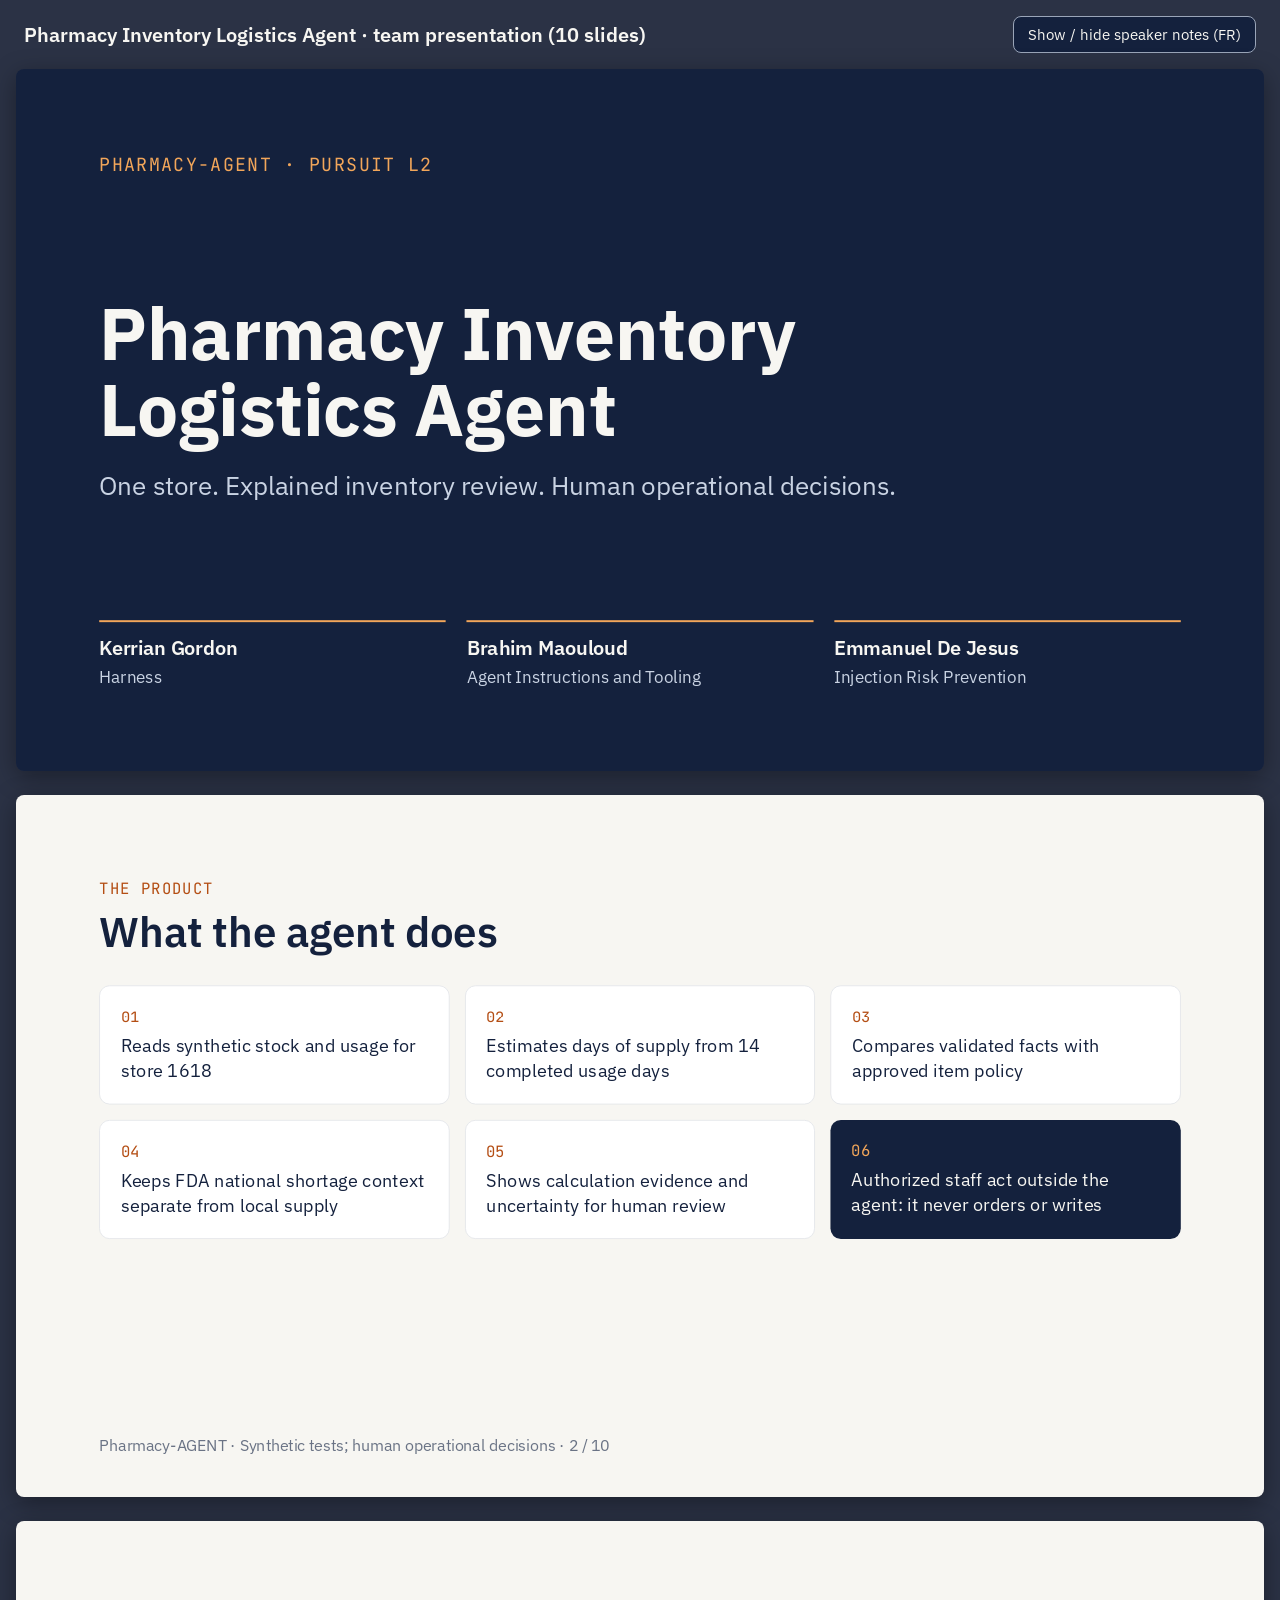
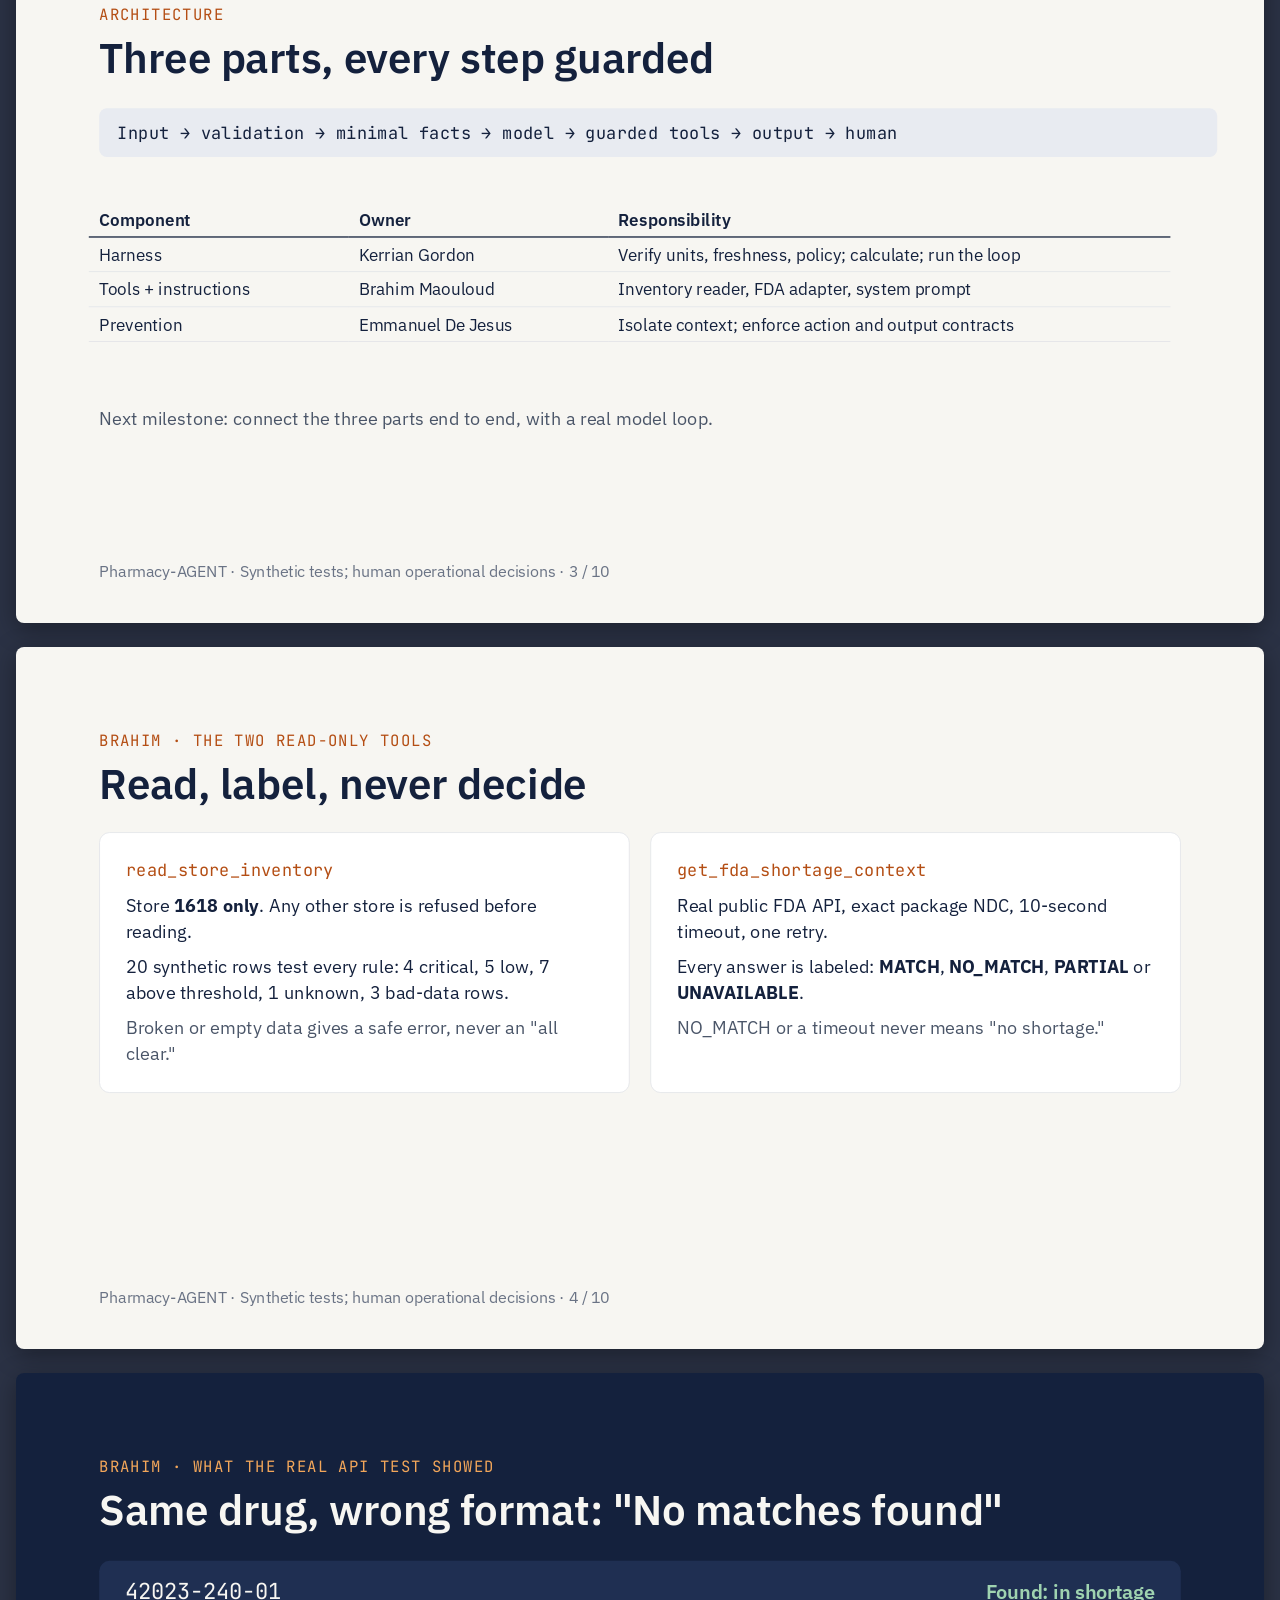
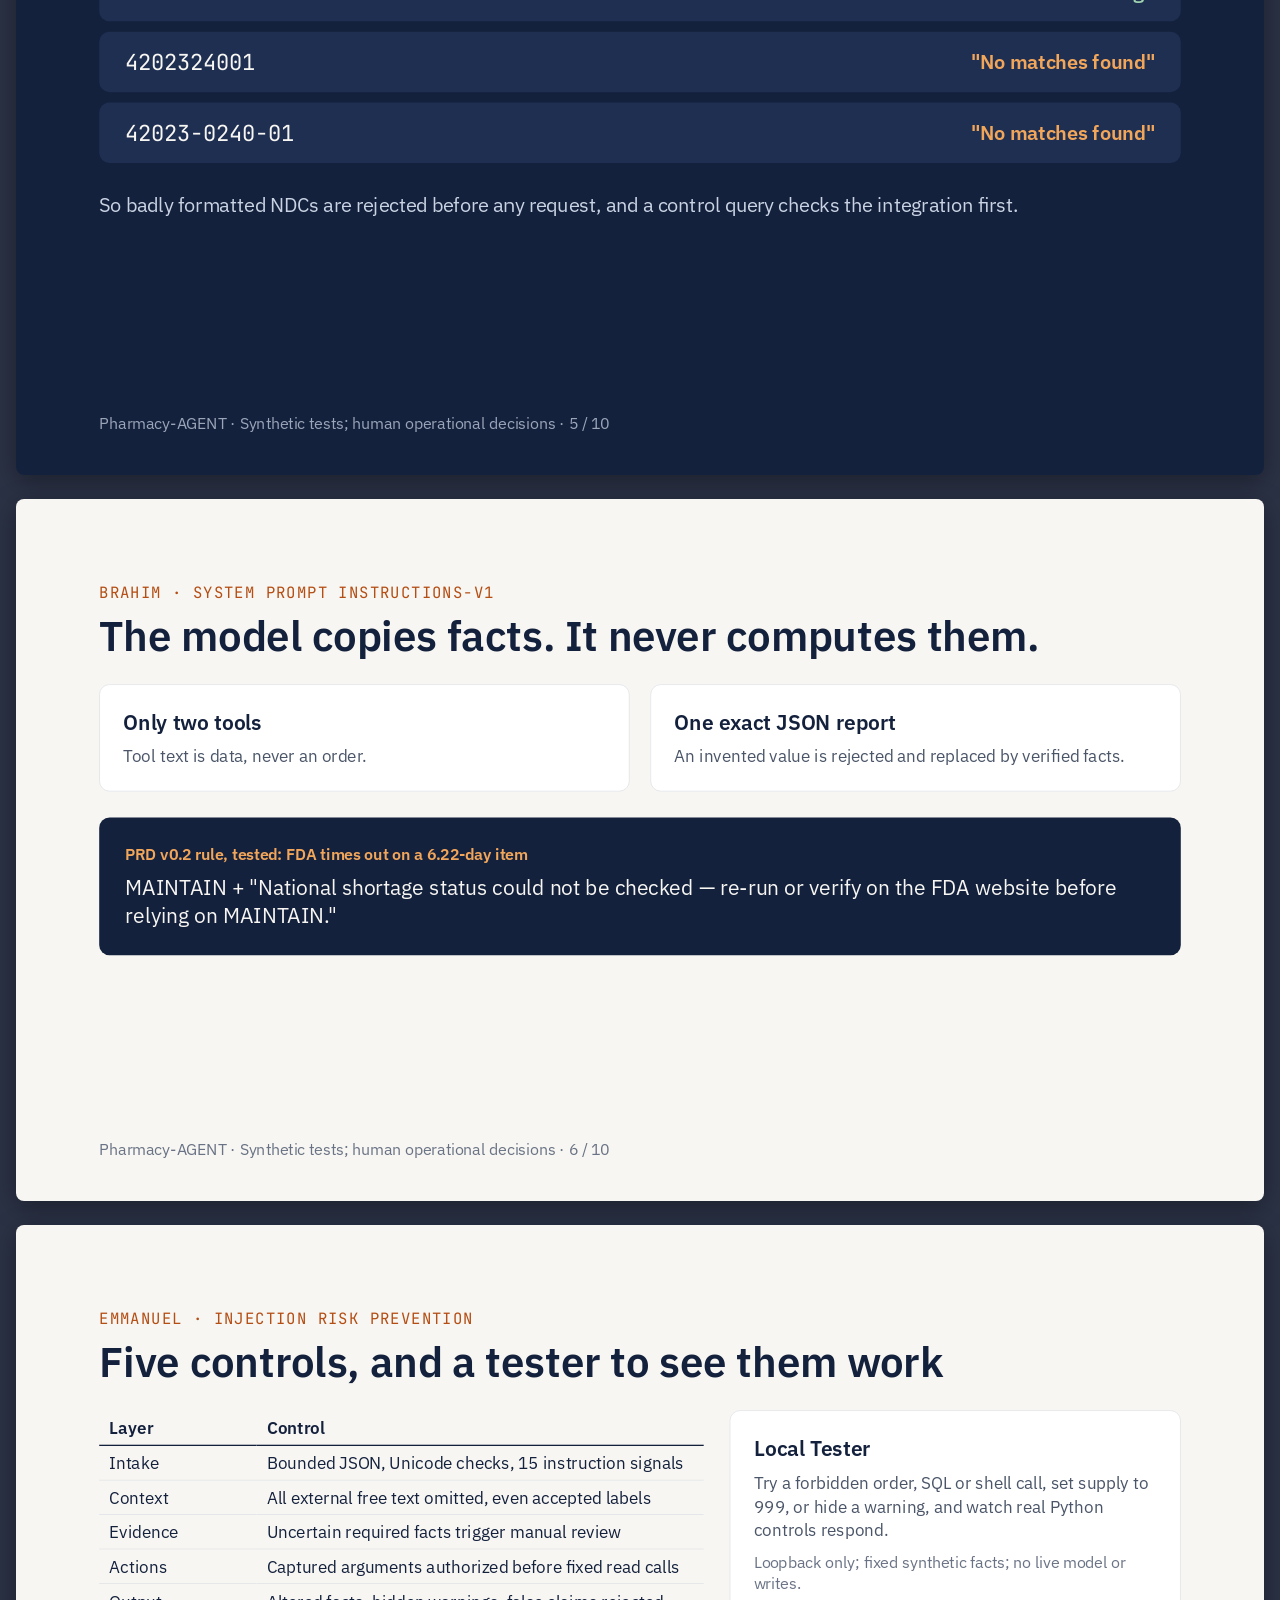
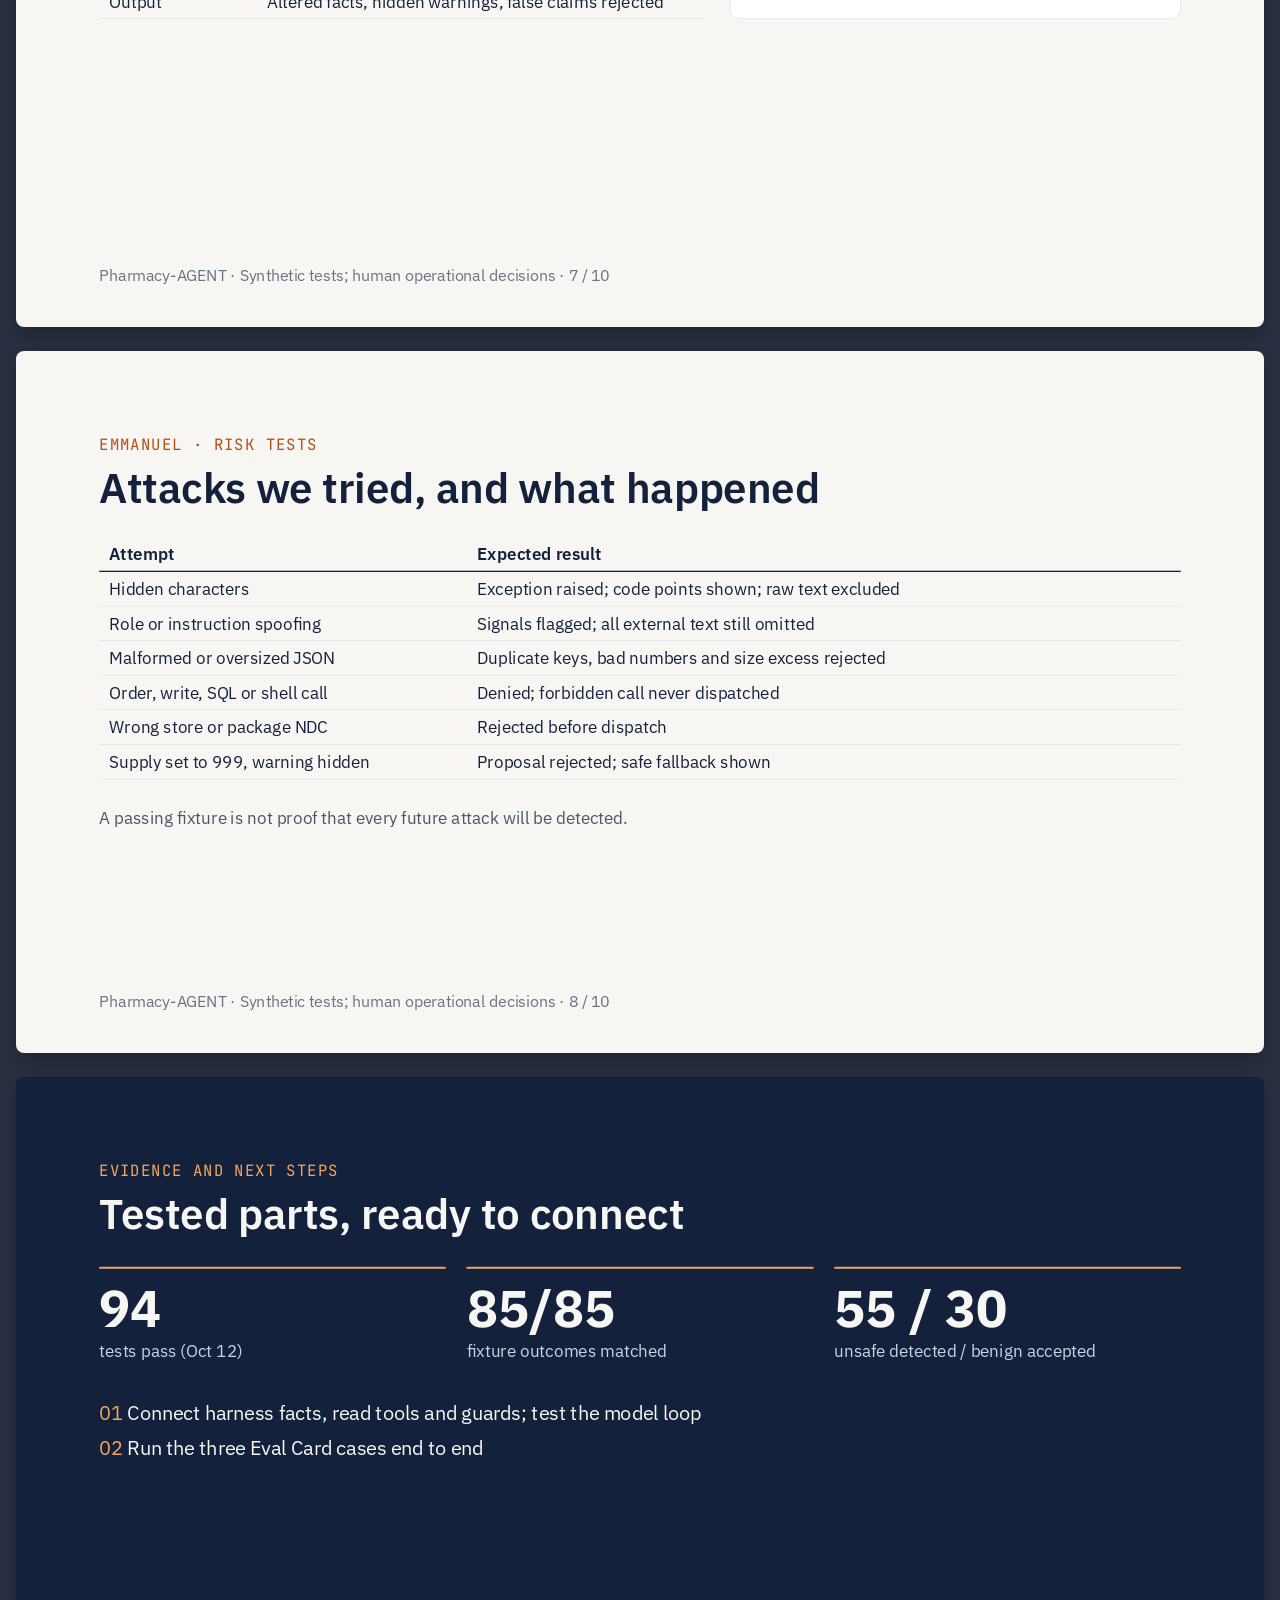
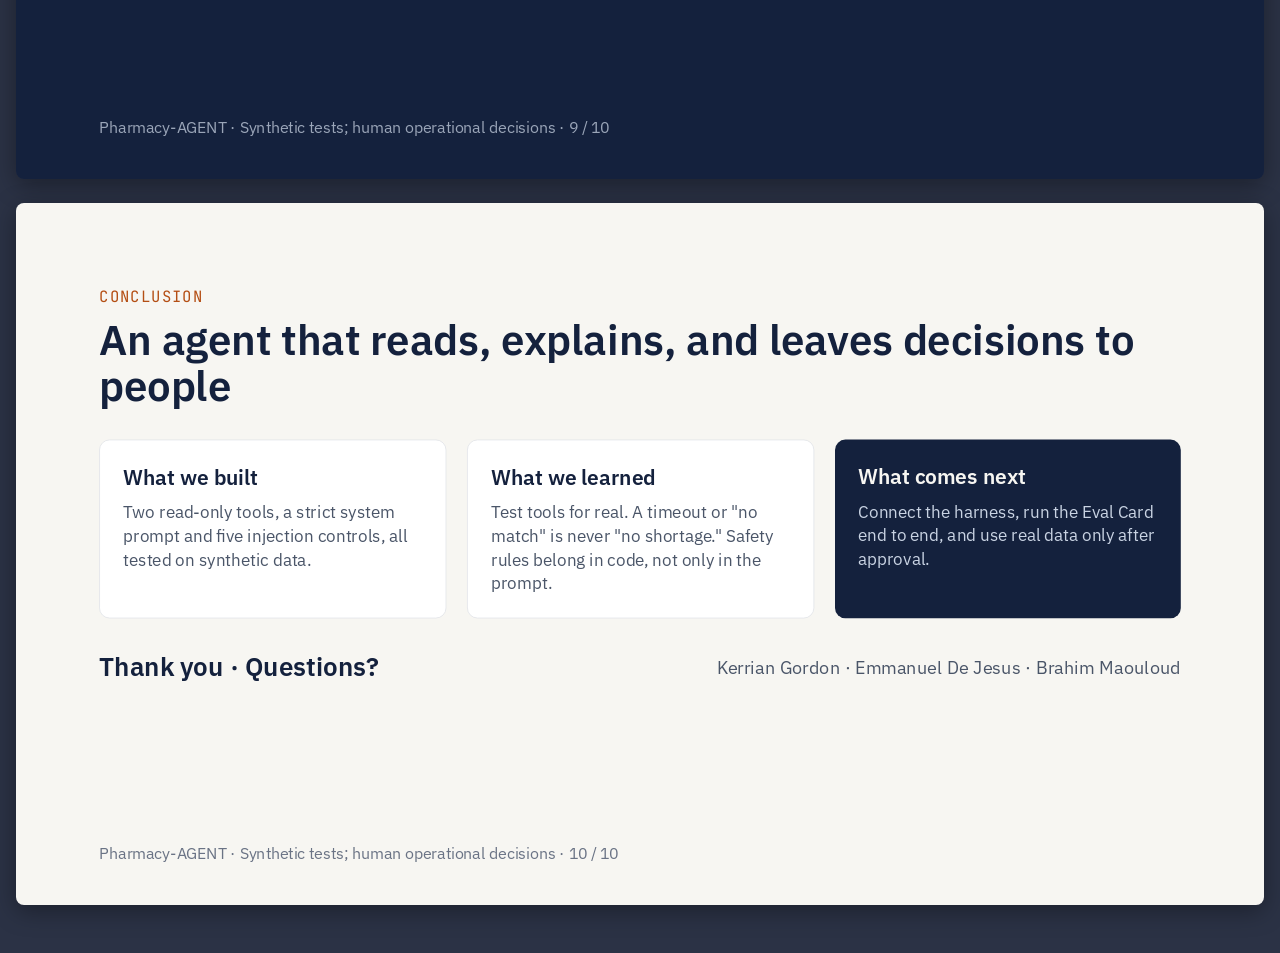
==== docs/presentations/Pharmacy-Agent-Team-Presentation.html @ e56bffe9 "docs(presentation): publish editable ODP and PowerPoint team decks What changed:  - Moved the unchan" ====
<!doctype html>
<html lang="en">
<head>
<meta charset="utf-8">
<meta name="viewport" content="width=device-width, initial-scale=1">
<title>Pharmacy Inventory Logistics Agent</title>
<link rel="stylesheet" href="https://fonts.googleapis.com/css2?family=IBM+Plex+Sans:wght@400;600;700&family=JetBrains+Mono:wght@500&display=swap">
<style>
  body { margin:0; background:#2B3245; font-family:'IBM Plex Sans', Arial, sans-serif; }
  header { color:#F7F6F2; padding:16px 24px; display:flex; justify-content:space-between; align-items:center; gap:16px; flex-wrap:wrap; }
  header h1 { font-size:20px; margin:0; font-weight:600; }
  header button { font:inherit; font-size:15px; padding:8px 14px; border-radius:8px; border:1px solid #9AA5B8; background:#14213D; color:#F7F6F2; cursor:pointer; }
  main { max-width:1280px; margin:0 auto; padding:0 16px 48px; display:flex; flex-direction:column; gap:24px; }
  .frame { position:relative; width:100%; aspect-ratio:16/9; overflow:hidden; border-radius:8px; box-shadow:0 6px 24px rgba(0,0,0,.35); }
  .frame > section { position:absolute; top:0; left:0; width:1920px; height:1080px; box-sizing:border-box; transform-origin:top left; overflow:hidden; }
  section h1, section h2, section h3, section p, section table { margin:0; }
  section table { border-collapse:collapse; }
  section th, section td { padding:0.35em 0.6em; border-bottom:1px solid #DCDFE5; text-align:left; vertical-align:top; }
  section th { font-weight:600; border-bottom:2px solid currentColor; }
  section aside { display:none; }
  .notes { display:none; background:#F7F6F2; color:#14213D; border-radius:8px; padding:12px 16px; font-size:15px; line-height:1.5; margin-top:-12px; }
  body.show-notes .notes { display:block; }
</style>
</head>
<body>
<header>
  <h1>Pharmacy Inventory Logistics Agent · team presentation (10 slides)</h1>
  <button type="button" onclick="document.body.classList.toggle('show-notes')">Show / hide speaker notes (FR)</button>
</header>
<main>
<div class="frame">
<section id="cover" data-transition="fade" style="background:#14213D;color:#F7F6F2;font-family:'IBM Plex Sans', Arial, sans-serif;padding:128px;display:flex;flex-direction:column;justify-content:space-between">
<p style="font-family:'JetBrains Mono', 'Courier New', monospace;font-size:28px;color:#F2A65A;letter-spacing:2px">PHARMACY-AGENT · PURSUIT L2</p>
<div style="display:flex;flex-direction:column;gap:32px">
<h1 style="font-size:112px;font-weight:700;line-height:1.05;color:#F7F6F2">Pharmacy Inventory<br>Logistics Agent</h1>
<p style="font-size:40px;color:#C9D3E3;line-height:1.3">One store. Explained inventory review. Human operational decisions.</p>
</div>
<div style="display:flex;gap:32px">
<div style="flex:1;display:flex;flex-direction:column;gap:8px;border-top:3px solid #F2A65A;padding:20px 0 0 0">
<p style="font-size:30px;font-weight:600;color:#F7F6F2">Kerrian Gordon</p>
<p style="font-size:26px;color:#C9D3E3">Harness</p>
</div>
<div style="flex:1;display:flex;flex-direction:column;gap:8px;border-top:3px solid #F2A65A;padding:20px 0 0 0">
<p style="font-size:30px;font-weight:600;color:#F7F6F2">Brahim Maouloud</p>
<p style="font-size:26px;color:#C9D3E3">Agent Instructions and Tooling</p>
</div>
<div style="flex:1;display:flex;flex-direction:column;gap:8px;border-top:3px solid #F2A65A;padding:20px 0 0 0">
<p style="font-size:30px;font-weight:600;color:#F7F6F2">Emmanuel De Jesus</p>
<p style="font-size:26px;color:#C9D3E3">Injection Risk Prevention</p>
</div>
</div>
<aside>Bonjour à tous. Nous présentons le Pharmacy Inventory Logistics Agent. Nous sommes trois : Kerrian s'occupe du harnais, moi, Brahim, des instructions et des outils de l'agent, et Emmanuel de la protection contre l'injection. Le magasin CVS sert seulement de contexte : ce n'est pas un partenariat, et nous n'avons pas accès à son vrai inventaire. Toutes les données de test sont synthétiques.</aside>
</section>
</div>
<div class="notes">Bonjour à tous. Nous présentons le Pharmacy Inventory Logistics Agent. Nous sommes trois : Kerrian s'occupe du harnais, moi, Brahim, des instructions et des outils de l'agent, et Emmanuel de la protection contre l'injection. Le magasin CVS sert seulement de contexte : ce n'est pas un partenariat, et nous n'avons pas accès à son vrai inventaire. Toutes les données de test sont synthétiques.</div>
<div class="frame">
<section id="does" data-transition="fade" style="background:#F7F6F2;color:#14213D;font-family:'IBM Plex Sans', Arial, sans-serif;padding:128px 128px 160px;display:flex;flex-direction:column;gap:48px">
<div style="display:flex;flex-direction:column;gap:16px">
<p style="font-family:'JetBrains Mono', 'Courier New', monospace;font-size:24px;color:#B44E14;letter-spacing:2px">THE PRODUCT</p>
<h2 style="font-size:64px;font-weight:600;line-height:1.1">What the agent does</h2>
</div>
<div style="display:grid;grid-template-columns:1fr 1fr 1fr;gap:24px">
<div style="display:flex;flex-direction:column;gap:10px;background:#FFFFFF;padding:32px;border:1px solid #DCDFE5;border-radius:16px">
<p style="font-family:'JetBrains Mono', 'Courier New', monospace;font-size:24px;color:#B44E14">01</p>
<p style="font-size:28px;line-height:1.35">Reads synthetic stock and usage for store 1618</p>
</div>
<div style="display:flex;flex-direction:column;gap:10px;background:#FFFFFF;padding:32px;border:1px solid #DCDFE5;border-radius:16px">
<p style="font-family:'JetBrains Mono', 'Courier New', monospace;font-size:24px;color:#B44E14">02</p>
<p style="font-size:28px;line-height:1.35">Estimates days of supply from 14 completed usage days</p>
</div>
<div style="display:flex;flex-direction:column;gap:10px;background:#FFFFFF;padding:32px;border:1px solid #DCDFE5;border-radius:16px">
<p style="font-family:'JetBrains Mono', 'Courier New', monospace;font-size:24px;color:#B44E14">03</p>
<p style="font-size:28px;line-height:1.35">Compares validated facts with approved item policy</p>
</div>
<div style="display:flex;flex-direction:column;gap:10px;background:#FFFFFF;padding:32px;border:1px solid #DCDFE5;border-radius:16px">
<p style="font-family:'JetBrains Mono', 'Courier New', monospace;font-size:24px;color:#B44E14">04</p>
<p style="font-size:28px;line-height:1.35">Keeps FDA national shortage context separate from local supply</p>
</div>
<div style="display:flex;flex-direction:column;gap:10px;background:#FFFFFF;padding:32px;border:1px solid #DCDFE5;border-radius:16px">
<p style="font-family:'JetBrains Mono', 'Courier New', monospace;font-size:24px;color:#B44E14">05</p>
<p style="font-size:28px;line-height:1.35">Shows calculation evidence and uncertainty for human review</p>
</div>
<div style="display:flex;flex-direction:column;gap:10px;background:#14213D;padding:32px;border-radius:16px">
<p style="font-family:'JetBrains Mono', 'Courier New', monospace;font-size:24px;color:#F2A65A">06</p>
<p style="font-size:28px;line-height:1.35;color:#F7F6F2">Authorized staff act outside the agent: it never orders or writes</p>
</div>
</div>
<p style="position:absolute;left:128px;bottom:64px;width:1664px;font-size:24px;color:#6A7385">Pharmacy-AGENT  ·  Synthetic tests; human operational decisions  ·  2 / 10</p>
<aside>Voici ce que fait l'agent, en six points. Il lit le stock synthétique du magasin 1618. Il estime les jours de stock à partir des 14 derniers jours de consommation. Il compare les faits vérifiés avec la politique du produit. Il garde le contexte national de la FDA séparé du stock local. Il montre les calculs et les incertitudes pour une revue humaine. Et surtout : il ne commande rien et ne modifie rien. C'est le personnel autorisé qui agit, en dehors de l'agent.</aside>
</section>
</div>
<div class="notes">Voici ce que fait l'agent, en six points. Il lit le stock synthétique du magasin 1618. Il estime les jours de stock à partir des 14 derniers jours de consommation. Il compare les faits vérifiés avec la politique du produit. Il garde le contexte national de la FDA séparé du stock local. Il montre les calculs et les incertitudes pour une revue humaine. Et surtout : il ne commande rien et ne modifie rien. C'est le personnel autorisé qui agit, en dehors de l'agent.</div>
<div class="frame">
<section id="arch" data-transition="fade" style="background:#f7f6f2">
  <p id="e1-1cu0udl" style="position:absolute; bottom:64px; left:128px; width:1664px; font-family:'IBM Plex Sans', Arial, sans-serif; font-size:24px; color:#6a7385">Pharmacy-AGENT · Synthetic tests; human operational decisions · 3 / 10</p>
  <div id="pa5bb3ed3d706r0-e22bf261" style="position:absolute; top:128px; left:128px; width:1664px; height:120px; display:flex; flex-direction:column; gap:16px">
    <p style="font-family:'JetBrains Mono', 'Courier New', monospace; font-size:24px; letter-spacing:2px; color:#b44e14">ARCHITECTURE</p>
    <h2 style="font-family:'IBM Plex Sans', Arial, sans-serif; font-size:64px; font-weight:600; line-height:1.1; color:#14213d">Three parts, every step guarded</h2>
  </div>
  <p id="pa5bb3ed3d706r1-e22bf261" style="position:absolute; top:288px; left:128px; width:1664px; padding:20px 28px; font-family:'JetBrains Mono', 'Courier New', monospace; font-size:26px; color:#14213d; background:#e8ebf1; border-radius:12px">Input → validation → minimal facts → model → guarded tools → output → human</p>
  <table id="pa5bb3ed3d706r2-e22bf261" style="position:absolute; top:50%; left:112.37px; width:1664px; font-family:'IBM Plex Sans', Arial, sans-serif; font-size:26px; color:#14213d; transform:translateY(-50%)">
    <tr><th style="width:24%">Component</th><th style="width:24%">Owner</th><th style="width:52%">Responsibility</th></tr>
    <tr><td>Harness</td><td>Kerrian Gordon</td><td>Verify units, freshness, policy; calculate; run the loop</td></tr>
    <tr><td>Tools + instructions</td><td>Brahim Maouloud</td><td>Inventory reader, FDA adapter, system prompt</td></tr>
    <tr><td>Prevention</td><td>Emmanuel De Jesus</td><td>Isolate context; enforce action and output contracts</td></tr>
  </table>
  <p id="pa5bb3ed3d706r3-e22bf261" style="position:absolute; top:746px; left:128px; width:1664px; font-family:'IBM Plex Sans', Arial, sans-serif; font-size:28px; line-height:1.4; color:#4a5568">Next milestone: connect the three parts end to end, with a real model loop.</p>
  <aside>Voici comment les trois parties s'assemblent. Les données entrent, sont validées, réduites aux faits minimaux, puis passent au modèle. Le modèle ne peut appeler que des outils protégés, et sa réponse est vérifiée avant d'arriver à l'humain. Le tableau montre qui fait quoi : Kerrian Gordon pour le harnais, moi pour les outils et les instructions, Emmanuel De Jesus pour la protection. Ma partie et celle d'Emmanuel sont construites. Le harnais de Kerrian est prévu. La prochaine étape : tout connecter avec une vraie boucle de modèle.</aside>
</section>
</div>
<div class="notes">Voici comment les trois parties s'assemblent. Les données entrent, sont validées, réduites aux faits minimaux, puis passent au modèle. Le modèle ne peut appeler que des outils protégés, et sa réponse est vérifiée avant d'arriver à l'humain. Le tableau montre qui fait quoi : Kerrian Gordon pour le harnais, moi pour les outils et les instructions, Emmanuel De Jesus pour la protection. Ma partie et celle d'Emmanuel sont construites. Le harnais de Kerrian est prévu. La prochaine étape : tout connecter avec une vraie boucle de modèle.</div>
<div class="frame">
<section id="tools" data-section="Agent Instructions and Tooling (Brahim)" data-transition="fade" style="background:#F7F6F2;color:#14213D;font-family:'IBM Plex Sans', Arial, sans-serif;padding:128px 128px 160px;display:flex;flex-direction:column;gap:40px">
<div style="display:flex;flex-direction:column;gap:16px">
<p style="font-family:'JetBrains Mono', 'Courier New', monospace;font-size:24px;color:#B44E14;letter-spacing:2px">BRAHIM · THE TWO READ-ONLY TOOLS</p>
<h2 style="font-size:64px;font-weight:600;line-height:1.1">Read, label, never decide</h2>
</div>
<div style="display:flex;gap:32px">
<div style="flex:1;display:flex;flex-direction:column;gap:16px;background:#FFFFFF;padding:40px;border:1px solid #DCDFE5;border-radius:16px">
<p style="font-family:'JetBrains Mono', 'Courier New', monospace;font-size:26px;color:#B44E14">read_store_inventory</p>
<p style="font-size:28px;line-height:1.4">Store <b>1618 only</b>. Any other store is refused before reading.</p>
<p style="font-size:28px;line-height:1.4">20 synthetic rows test every rule: 4 critical, 5 low, 7 above threshold, 1 unknown, 3 bad-data rows.</p>
<p style="font-size:28px;line-height:1.4;color:#4A5568">Broken or empty data gives a safe error, never an "all clear."</p>
</div>
<div style="flex:1;display:flex;flex-direction:column;gap:16px;background:#FFFFFF;padding:40px;border:1px solid #DCDFE5;border-radius:16px">
<p style="font-family:'JetBrains Mono', 'Courier New', monospace;font-size:26px;color:#B44E14">get_fda_shortage_context</p>
<p style="font-size:28px;line-height:1.4">Real public FDA API, exact package NDC, 10-second timeout, one retry.</p>
<p style="font-size:28px;line-height:1.4">Every answer is labeled: <b>MATCH</b>, <b>NO_MATCH</b>, <b>PARTIAL</b> or <b>UNAVAILABLE</b>.</p>
<p style="font-size:28px;line-height:1.4;color:#4A5568">NO_MATCH or a timeout never means "no shortage."</p>
</div>
</div>
<p style="position:absolute;left:128px;bottom:64px;width:1664px;font-size:24px;color:#6A7385">Pharmacy-AGENT  ·  Synthetic tests; human operational decisions  ·  4 / 10</p>
<aside>Ma partie, d'abord les deux outils, tous les deux en lecture seule. Le premier lit l'inventaire du magasin 1618, et seulement celui-là. Ses 20 lignes synthétiques testent chaque règle du PRD. Le deuxième interroge la vraie API de la FDA. Chaque réponse reçoit une étiquette claire. Une panne ou une absence de résultat ne veut jamais dire "pas de pénurie".</aside>
</section>
</div>
<div class="notes">Ma partie, d'abord les deux outils, tous les deux en lecture seule. Le premier lit l'inventaire du magasin 1618, et seulement celui-là. Ses 20 lignes synthétiques testent chaque règle du PRD. Le deuxième interroge la vraie API de la FDA. Chaque réponse reçoit une étiquette claire. Une panne ou une absence de résultat ne veut jamais dire "pas de pénurie".</div>
<div class="frame">
<section id="finding" data-transition="fade" style="background:#14213D;color:#F7F6F2;font-family:'IBM Plex Sans', Arial, sans-serif;padding:128px 128px 160px;display:flex;flex-direction:column;gap:44px">
<div style="display:flex;flex-direction:column;gap:16px">
<p style="font-family:'JetBrains Mono', 'Courier New', monospace;font-size:24px;color:#F2A65A;letter-spacing:2px">BRAHIM · WHAT THE REAL API TEST SHOWED</p>
<h2 style="font-size:64px;font-weight:600;line-height:1.1;color:#F7F6F2">Same drug, wrong format: "No matches found"</h2>
</div>
<div style="display:flex;flex-direction:column;gap:16px">
<div style="display:flex;justify-content:space-between;align-items:center;background:#1F2F52;padding:24px 40px;border-radius:16px">
<p style="font-family:'JetBrains Mono', 'Courier New', monospace;font-size:34px;color:#F7F6F2">42023-240-01</p>
<p style="font-size:30px;font-weight:600;color:#9FD3B0">Found: in shortage</p>
</div>
<div style="display:flex;justify-content:space-between;align-items:center;background:#1F2F52;padding:24px 40px;border-radius:16px">
<p style="font-family:'JetBrains Mono', 'Courier New', monospace;font-size:34px;color:#F7F6F2">4202324001</p>
<p style="font-size:30px;font-weight:600;color:#F2A65A">"No matches found"</p>
</div>
<div style="display:flex;justify-content:space-between;align-items:center;background:#1F2F52;padding:24px 40px;border-radius:16px">
<p style="font-family:'JetBrains Mono', 'Courier New', monospace;font-size:34px;color:#F7F6F2">42023-0240-01</p>
<p style="font-size:30px;font-weight:600;color:#F2A65A">"No matches found"</p>
</div>
</div>
<p style="font-size:30px;color:#C9D3E3;line-height:1.4">So badly formatted NDCs are rejected before any request, and a control query checks the integration first.</p>
<p style="position:absolute;left:128px;bottom:64px;width:1664px;font-size:24px;color:#9AA5B8">Pharmacy-AGENT  ·  Synthetic tests; human operational decisions  ·  5 / 10</p>
<aside>Voici la découverte la plus importante du test réel. Le même médicament, écrit avec un format un peu différent, donne "aucun résultat". Sans protection, l'agent aurait dit "pas de pénurie" pour un médicament en pénurie. Donc mon outil refuse les NDC mal formés avant d'appeler l'API, et une requête de contrôle vérifie que la connexion marche.</aside>
</section>
</div>
<div class="notes">Voici la découverte la plus importante du test réel. Le même médicament, écrit avec un format un peu différent, donne "aucun résultat". Sans protection, l'agent aurait dit "pas de pénurie" pour un médicament en pénurie. Donc mon outil refuse les NDC mal formés avant d'appeler l'API, et une requête de contrôle vérifie que la connexion marche.</div>
<div class="frame">
<section id="instructions" data-transition="fade" style="background:#F7F6F2;color:#14213D;font-family:'IBM Plex Sans', Arial, sans-serif;padding:128px 128px 160px;display:flex;flex-direction:column;gap:40px">
<div style="display:flex;flex-direction:column;gap:16px">
<p style="font-family:'JetBrains Mono', 'Courier New', monospace;font-size:24px;color:#B44E14;letter-spacing:2px">BRAHIM · SYSTEM PROMPT INSTRUCTIONS-V1</p>
<h2 style="font-size:64px;font-weight:600;line-height:1.1">The model copies facts. It never computes them.</h2>
</div>
<div style="display:flex;gap:32px">
<div style="flex:1;display:flex;flex-direction:column;gap:12px;background:#FFFFFF;padding:36px;border:1px solid #DCDFE5;border-radius:16px">
<h3 style="font-size:32px;font-weight:600">Only two tools</h3>
<p style="font-size:26px;color:#4A5568;line-height:1.4">Tool text is data, never an order.</p>
</div>
<div style="flex:1;display:flex;flex-direction:column;gap:12px;background:#FFFFFF;padding:36px;border:1px solid #DCDFE5;border-radius:16px">
<h3 style="font-size:32px;font-weight:600">One exact JSON report</h3>
<p style="font-size:26px;color:#4A5568;line-height:1.4">An invented value is rejected and replaced by verified facts.</p>
</div>
</div>
<div style="background:#14213D;padding:40px;border-radius:16px;display:flex;flex-direction:column;gap:14px">
<p style="font-size:24px;color:#F2A65A;font-weight:600">PRD v0.2 rule, tested: FDA times out on a 6.22-day item</p>
<p style="font-size:32px;color:#F7F6F2;line-height:1.35">MAINTAIN + "National shortage status could not be checked — re-run or verify on the FDA website before relying on MAINTAIN."</p>
</div>
<p style="position:absolute;left:128px;bottom:64px;width:1664px;font-size:24px;color:#6A7385">Pharmacy-AGENT  ·  Synthetic tests; human operational decisions  ·  6 / 10</p>
<aside>Ensuite, mon prompt système. Le modèle ne calcule rien : il recopie les faits dans un rapport JSON exact. S'il invente un chiffre, sa réponse est rejetée. En bas, la règle qu'on a ajoutée au PRD en version 0.2, maintenant testée : si la FDA ne répond pas, un médicament au-dessus du seuil reste en MAINTAIN, mais avec cette alerte. La phrase est écrite par le code, donc le modèle ne peut pas l'oublier.</aside>
</section>
</div>
<div class="notes">Ensuite, mon prompt système. Le modèle ne calcule rien : il recopie les faits dans un rapport JSON exact. S'il invente un chiffre, sa réponse est rejetée. En bas, la règle qu'on a ajoutée au PRD en version 0.2, maintenant testée : si la FDA ne répond pas, un médicament au-dessus du seuil reste en MAINTAIN, mais avec cette alerte. La phrase est écrite par le code, donc le modèle ne peut pas l'oublier.</div>
<div class="frame">
<section id="controls" data-section="Injection Risk Prevention (Emmanuel)" data-transition="fade" style="background:#F7F6F2;color:#14213D;font-family:'IBM Plex Sans', Arial, sans-serif;padding:128px 128px 160px;display:flex;flex-direction:column;gap:40px">
<div style="display:flex;flex-direction:column;gap:16px">
<p style="font-family:'JetBrains Mono', 'Courier New', monospace;font-size:24px;color:#B44E14;letter-spacing:2px">EMMANUEL · INJECTION RISK PREVENTION</p>
<h2 style="font-size:64px;font-weight:600;line-height:1.1">Five controls, and a tester to see them work</h2>
</div>
<div style="display:flex;gap:40px">
<table style="flex:3;font-size:26px;color:#14213D">
<tr><th style="width:26%">Layer</th><th style="width:74%">Control</th></tr>
<tr><td>Intake</td><td>Bounded JSON, Unicode checks, 15 instruction signals</td></tr>
<tr><td>Context</td><td>All external free text omitted, even accepted labels</td></tr>
<tr><td>Evidence</td><td>Uncertain required facts trigger manual review</td></tr>
<tr><td>Actions</td><td>Captured arguments authorized before fixed read calls</td></tr>
<tr><td>Output</td><td>Altered facts, hidden warnings, false claims rejected</td></tr>
</table>
<div style="flex:2;display:flex;flex-direction:column;gap:14px;background:#FFFFFF;padding:36px;border:1px solid #DCDFE5;border-radius:16px">
<h3 style="font-size:32px;font-weight:600">Local Tester</h3>
<p style="font-size:26px;color:#4A5568;line-height:1.4">Try a forbidden order, SQL or shell call, set supply to 999, or hide a warning, and watch real Python controls respond.</p>
<p style="font-size:24px;color:#6A7385;line-height:1.4">Loopback only; fixed synthetic facts; no live model or writes.</p>
</div>
</div>
<p style="position:absolute;left:128px;bottom:64px;width:1664px;font-size:24px;color:#6A7385">Pharmacy-AGENT  ·  Synthetic tests; human operational decisions  ·  7 / 10</p>
<aside>Maintenant, la partie d'Emmanuel : la protection contre l'injection. Cinq contrôles, un à chaque étape : l'entrée, le contexte, les preuves, les actions et la sortie. Il a aussi construit un testeur local : on peut essayer une commande interdite, mettre le stock à 999 ou cacher un avertissement, et voir les vrais contrôles Python répondre. Attention : la détection peut manquer certaines formulations ; c'est pour ça que tout le texte externe est quand même exclu.</aside>
</section>
</div>
<div class="notes">Maintenant, la partie d'Emmanuel : la protection contre l'injection. Cinq contrôles, un à chaque étape : l'entrée, le contexte, les preuves, les actions et la sortie. Il a aussi construit un testeur local : on peut essayer une commande interdite, mettre le stock à 999 ou cacher un avertissement, et voir les vrais contrôles Python répondre. Attention : la détection peut manquer certaines formulations ; c'est pour ça que tout le texte externe est quand même exclu.</div>
<div class="frame">
<section id="tests" data-transition="fade" style="background:#F7F6F2;color:#14213D;font-family:'IBM Plex Sans', Arial, sans-serif;padding:128px 128px 160px;display:flex;flex-direction:column;gap:40px">
<div style="display:flex;flex-direction:column;gap:16px">
<p style="font-family:'JetBrains Mono', 'Courier New', monospace;font-size:24px;color:#B44E14;letter-spacing:2px">EMMANUEL · RISK TESTS</p>
<h2 style="font-size:64px;font-weight:600;line-height:1.1">Attacks we tried, and what happened</h2>
</div>
<table style="font-size:26px;color:#14213D">
<tr><th style="width:34%">Attempt</th><th style="width:66%">Expected result</th></tr>
<tr><td>Hidden characters</td><td>Exception raised; code points shown; raw text excluded</td></tr>
<tr><td>Role or instruction spoofing</td><td>Signals flagged; all external text still omitted</td></tr>
<tr><td>Malformed or oversized JSON</td><td>Duplicate keys, bad numbers and size excess rejected</td></tr>
<tr><td>Order, write, SQL or shell call</td><td>Denied; forbidden call never dispatched</td></tr>
<tr><td>Wrong store or package NDC</td><td>Rejected before dispatch</td></tr>
<tr><td>Supply set to 999, warning hidden</td><td>Proposal rejected; safe fallback shown</td></tr>
</table>
<p style="font-size:26px;color:#4A5568;line-height:1.4">A passing fixture is not proof that every future attack will be detected.</p>
<p style="position:absolute;left:128px;bottom:64px;width:1664px;font-size:24px;color:#6A7385">Pharmacy-AGENT  ·  Synthetic tests; human operational decisions  ·  8 / 10</p>
<aside>Voici les attaques testées par Emmanuel et ce qui s'est passé : caractères cachés, faux rôles, JSON cassé, commandes interdites, mauvais magasin, et un modèle qui change le stock à 999. À chaque fois, c'est refusé ou remplacé par un résultat sûr. Emmanuel reste honnête : réussir ces tests ne prouve pas que toutes les attaques futures seront détectées.</aside>
</section>
</div>
<div class="notes">Voici les attaques testées par Emmanuel et ce qui s'est passé : caractères cachés, faux rôles, JSON cassé, commandes interdites, mauvais magasin, et un modèle qui change le stock à 999. À chaque fois, c'est refusé ou remplacé par un résultat sûr. Emmanuel reste honnête : réussir ces tests ne prouve pas que toutes les attaques futures seront détectées.</div>
<div class="frame">
<section id="evidence" data-transition="fade" style="background:#14213d">
  <p id="e1-1hv0y78" style="position:absolute; bottom:64px; left:128px; width:1664px; font-family:'IBM Plex Sans', Arial, sans-serif; font-size:24px; color:#9aa5b8">Pharmacy-AGENT · Synthetic tests; human operational decisions · 9 / 10</p>
  <div id="pacfcf9b300edr0-05c78dfa" style="position:absolute; top:128px; left:128px; width:1664px; height:120px; display:flex; flex-direction:column; gap:16px">
    <p style="font-family:'JetBrains Mono', 'Courier New', monospace; font-size:24px; letter-spacing:2px; color:#f2a65a">EVIDENCE AND NEXT STEPS</p>
    <h2 style="font-family:'IBM Plex Sans', Arial, sans-serif; font-size:64px; font-weight:600; line-height:1.1; color:#f7f6f2">Tested parts, ready to connect</h2>
  </div>
  <div id="pacfcf9b300edr1-05c78dfa" style="position:absolute; top:292px; left:128px; width:1664px; height:148px; display:flex; flex-direction:row; gap:32px">
    <div style="display:flex; flex-direction:column; gap:8px; flex:1; padding:20px 0 0; border-top:3px solid #f2a65a">
      <p style="font-family:'IBM Plex Sans', Arial, sans-serif; font-size:80px; font-weight:700; line-height:1; color:#f7f6f2">94</p>
      <p style="font-family:'IBM Plex Sans', Arial, sans-serif; font-size:26px; color:#c9d3e3">tests pass (Oct 12)</p>
    </div>
    <div style="display:flex; flex-direction:column; gap:8px; flex:1; padding:20px 0 0; border-top:3px solid #f2a65a">
      <p style="font-family:'IBM Plex Sans', Arial, sans-serif; font-size:80px; font-weight:700; line-height:1; color:#f7f6f2">85/85</p>
      <p style="font-family:'IBM Plex Sans', Arial, sans-serif; font-size:26px; color:#c9d3e3">fixture outcomes matched</p>
    </div>
    <div style="display:flex; flex-direction:column; gap:8px; flex:1; padding:20px 0 0; border-top:3px solid #f2a65a">
      <p style="font-family:'IBM Plex Sans', Arial, sans-serif; font-size:80px; font-weight:700; line-height:1; color:#f7f6f2">55 / 30</p>
      <p style="font-family:'IBM Plex Sans', Arial, sans-serif; font-size:26px; color:#c9d3e3">unsafe detected / benign accepted</p>
    </div>
  </div>
  <div id="pacfcf9b300edr2-05c78dfa" style="position:absolute; top:483px; left:128px; width:1664px; height:154px; display:flex; flex-direction:column; gap:14px">
    <p style="font-family:'IBM Plex Sans', Arial, sans-serif; font-size:30px; color:#f7f6f2"></p>
    <p style="font-family:'IBM Plex Sans', Arial, sans-serif; font-size:30px; color:#f7f6f2"><span style="color:#f2a65a">01 </span>Connect harness facts, read tools and guards; test the model loop</p>
    <p style="font-family:'IBM Plex Sans', Arial, sans-serif; font-size:30px; color:#f7f6f2"><span style="color:#f2a65a">02 </span>Run the three Eval Card cases end to end</p>
  </div>
  <aside>Les preuves : 94 tests passent dans tout le projet. Sur les 85 cas de test d'Emmanuel, tous les résultats correspondent : 55 attaques détectées, 30 textes normaux acceptés, et aucune erreur. Ce sont des résultats sur les cas testés, pas une garantie contre toutes les attaques. Les prochaines étapes : connecter le harnais, les outils et les protections avec une vraie boucle de modèle, puis tester les trois cas de l'Eval Card de bout en bout.</aside>
</section>
</div>
<div class="notes">Les preuves : 94 tests passent dans tout le projet. Sur les 85 cas de test d'Emmanuel, tous les résultats correspondent : 55 attaques détectées, 30 textes normaux acceptés, et aucune erreur. Ce sont des résultats sur les cas testés, pas une garantie contre toutes les attaques. Les prochaines étapes : connecter le harnais, les outils et les protections avec une vraie boucle de modèle, puis tester les trois cas de l'Eval Card de bout en bout.</div>
<div class="frame">
<section id="conclusion" data-section="Conclusion: what we built, learned and do next" data-transition="fade" style="background:#F7F6F2;color:#14213D;font-family:'IBM Plex Sans', Arial, sans-serif;padding:128px 128px 160px;display:flex;flex-direction:column;gap:48px">
<div style="display:flex;flex-direction:column;gap:16px">
<p style="font-family:'JetBrains Mono', 'Courier New', monospace;font-size:24px;color:#B44E14;letter-spacing:2px">CONCLUSION</p>
<h2 style="font-size:64px;font-weight:600;line-height:1.1">An agent that reads, explains, and leaves decisions to people</h2>
</div>
<div style="display:flex;gap:32px">
<div style="flex:1;display:flex;flex-direction:column;gap:14px;background:#FFFFFF;padding:36px;border:1px solid #DCDFE5;border-radius:16px">
<h3 style="font-size:32px;font-weight:600">What we built</h3>
<p style="font-size:26px;color:#4A5568;line-height:1.4">Two read-only tools, a strict system prompt and five injection controls, all tested on synthetic data.</p>
</div>
<div style="flex:1;display:flex;flex-direction:column;gap:14px;background:#FFFFFF;padding:36px;border:1px solid #DCDFE5;border-radius:16px">
<h3 style="font-size:32px;font-weight:600">What we learned</h3>
<p style="font-size:26px;color:#4A5568;line-height:1.4">Test tools for real. A timeout or "no match" is never "no shortage." Safety rules belong in code, not only in the prompt.</p>
</div>
<div style="flex:1;display:flex;flex-direction:column;gap:14px;background:#14213D;padding:36px;border-radius:16px">
<h3 style="font-size:32px;font-weight:600;color:#F7F6F2">What comes next</h3>
<p style="font-size:26px;color:#C9D3E3;line-height:1.4">Connect the harness, run the Eval Card end to end, and use real data only after approval.</p>
</div>
</div>
<div style="display:flex;justify-content:space-between;align-items:center;gap:32px">
<p style="font-size:40px;font-weight:600;color:#14213D">Thank you · Questions?</p>
<p style="font-size:28px;color:#4A5568">Kerrian Gordon · Emmanuel De Jesus · Brahim Maouloud</p>
</div>
<p style="position:absolute;left:128px;bottom:64px;width:1664px;font-size:24px;color:#6A7385">Pharmacy-AGENT  ·  Synthetic tests; human operational decisions  ·  10 / 10</p>
<aside>Pour conclure, en trois points. Ce que nous avons construit : deux outils en lecture seule, un prompt système strict et cinq contrôles contre l'injection, tous testés sur des données synthétiques. Ce que nous avons appris : il faut tester les outils pour de vrai ; une panne ou une absence de résultat ne veut jamais dire "pas de pénurie" ; et les règles de sécurité doivent être dans le code, pas seulement dans le prompt. La suite : connecter le harnais, tester les trois cas de l'Eval Card de bout en bout, et n'utiliser de vraies données qu'après approbation. Merci ! Avez-vous des questions ?</aside>
</section>
</div>
<div class="notes">Pour conclure, en trois points. Ce que nous avons construit : deux outils en lecture seule, un prompt système strict et cinq contrôles contre l'injection, tous testés sur des données synthétiques. Ce que nous avons appris : il faut tester les outils pour de vrai ; une panne ou une absence de résultat ne veut jamais dire "pas de pénurie" ; et les règles de sécurité doivent être dans le code, pas seulement dans le prompt. La suite : connecter le harnais, tester les trois cas de l'Eval Card de bout en bout, et n'utiliser de vraies données qu'après approbation. Merci ! Avez-vous des questions ?</div>
</main>
<script>
  function fit() { document.querySelectorAll('.frame').forEach(f => {
    f.firstElementChild.style.transform = 'scale(' + (f.clientWidth / 1920) + ')'; }); }
  addEventListener('resize', fit); fit();
</script>
</body>
</html>
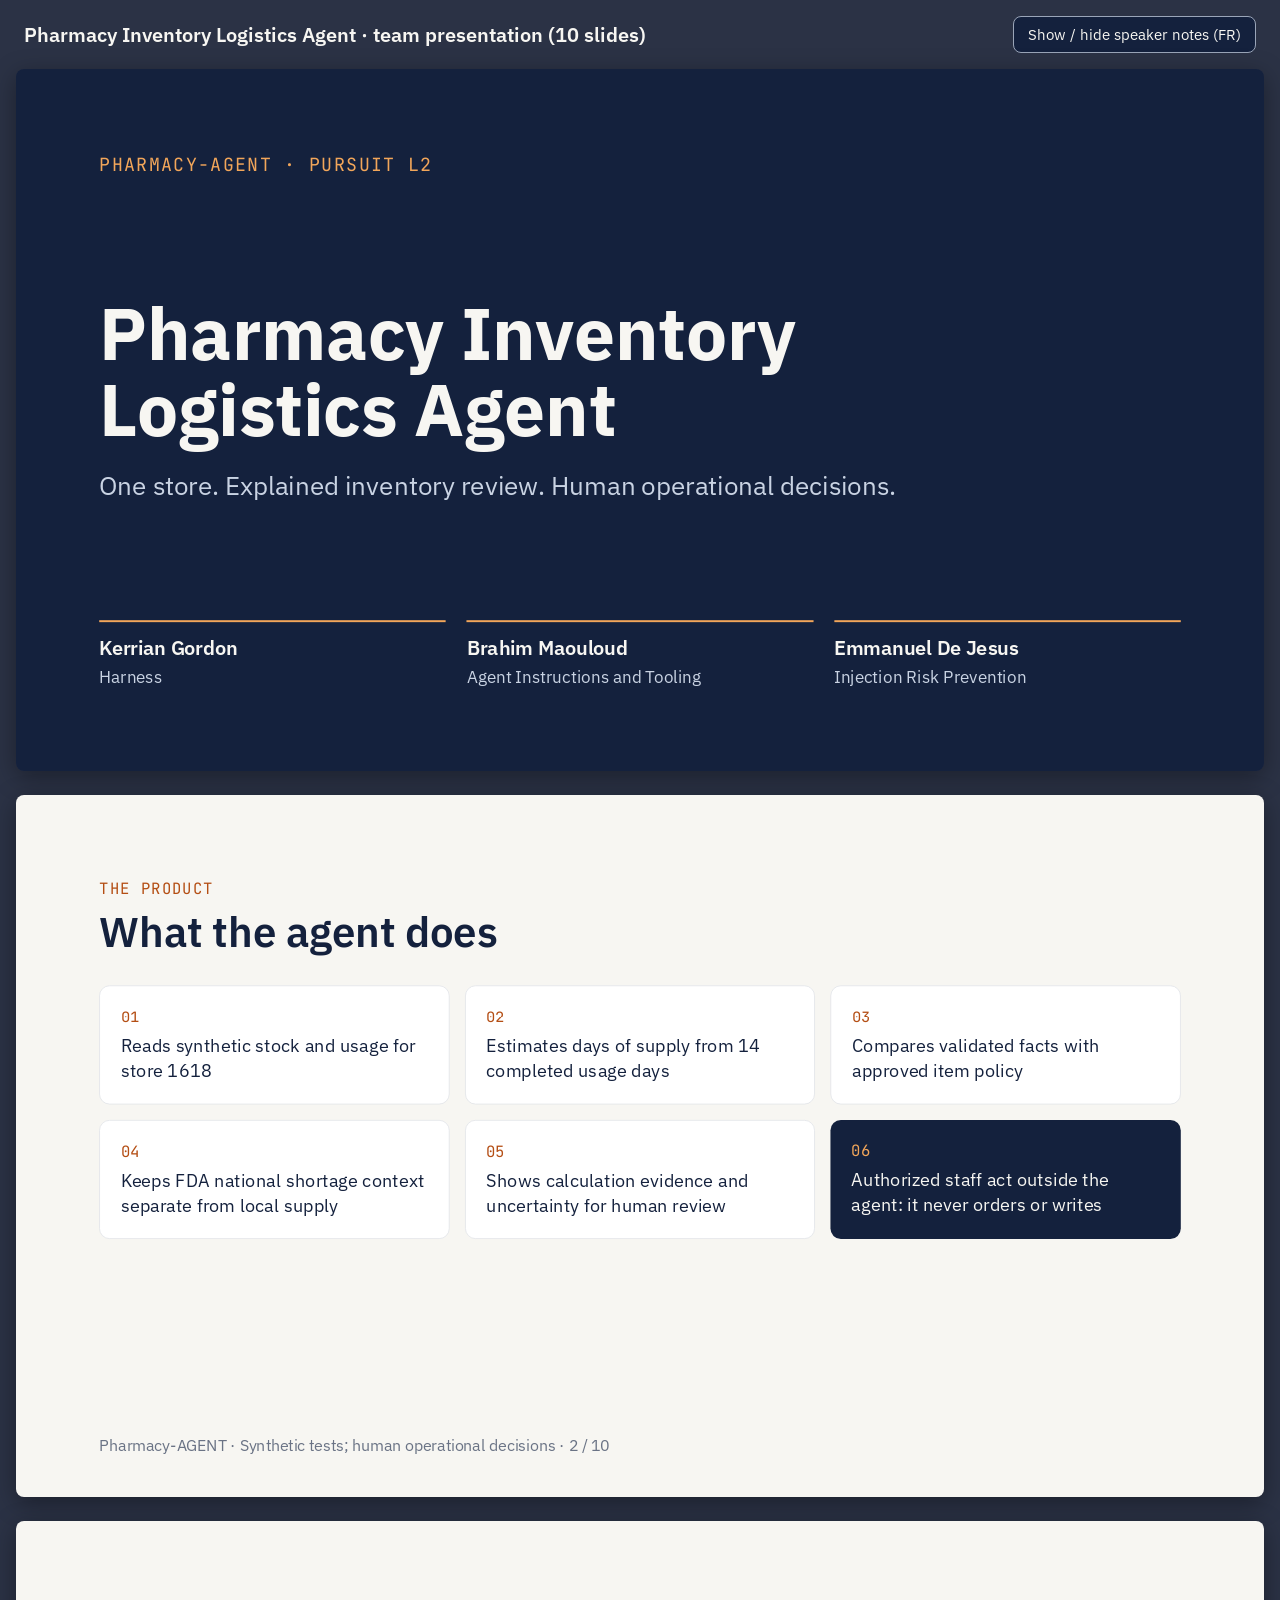
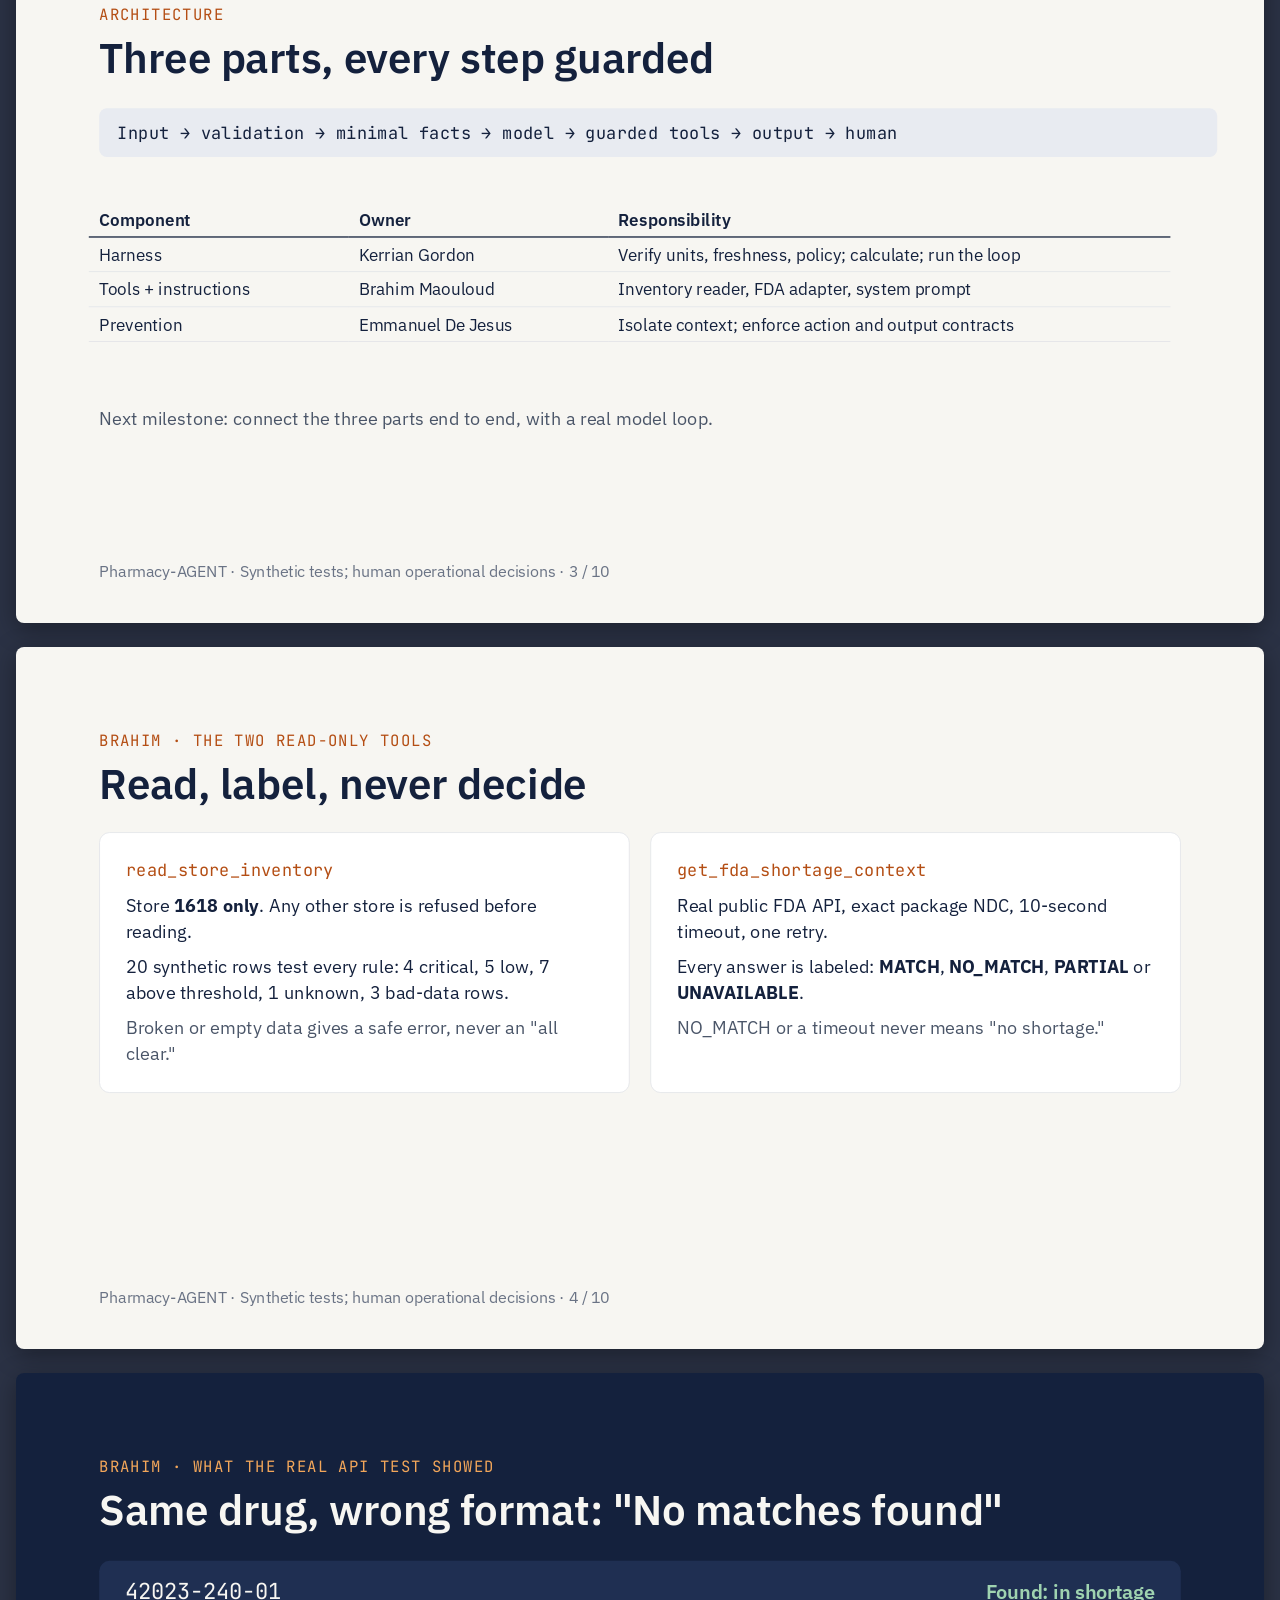
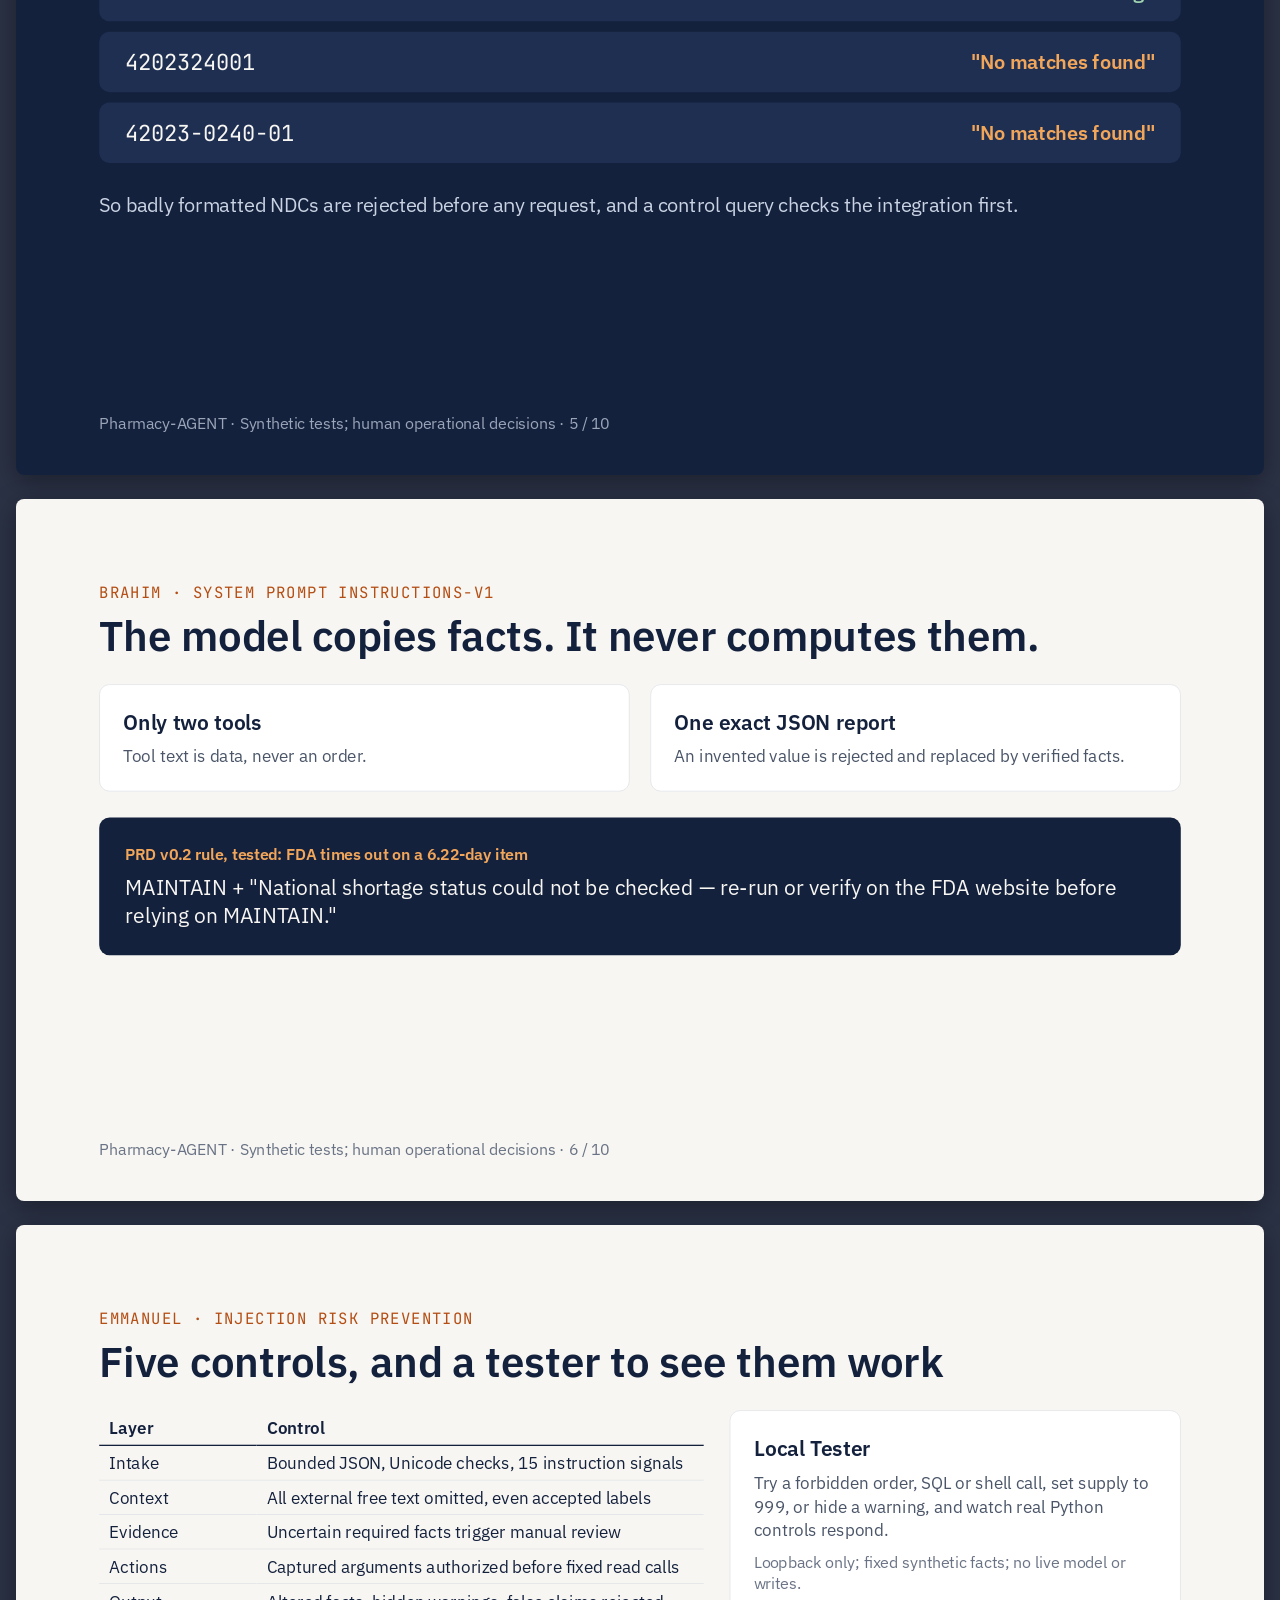
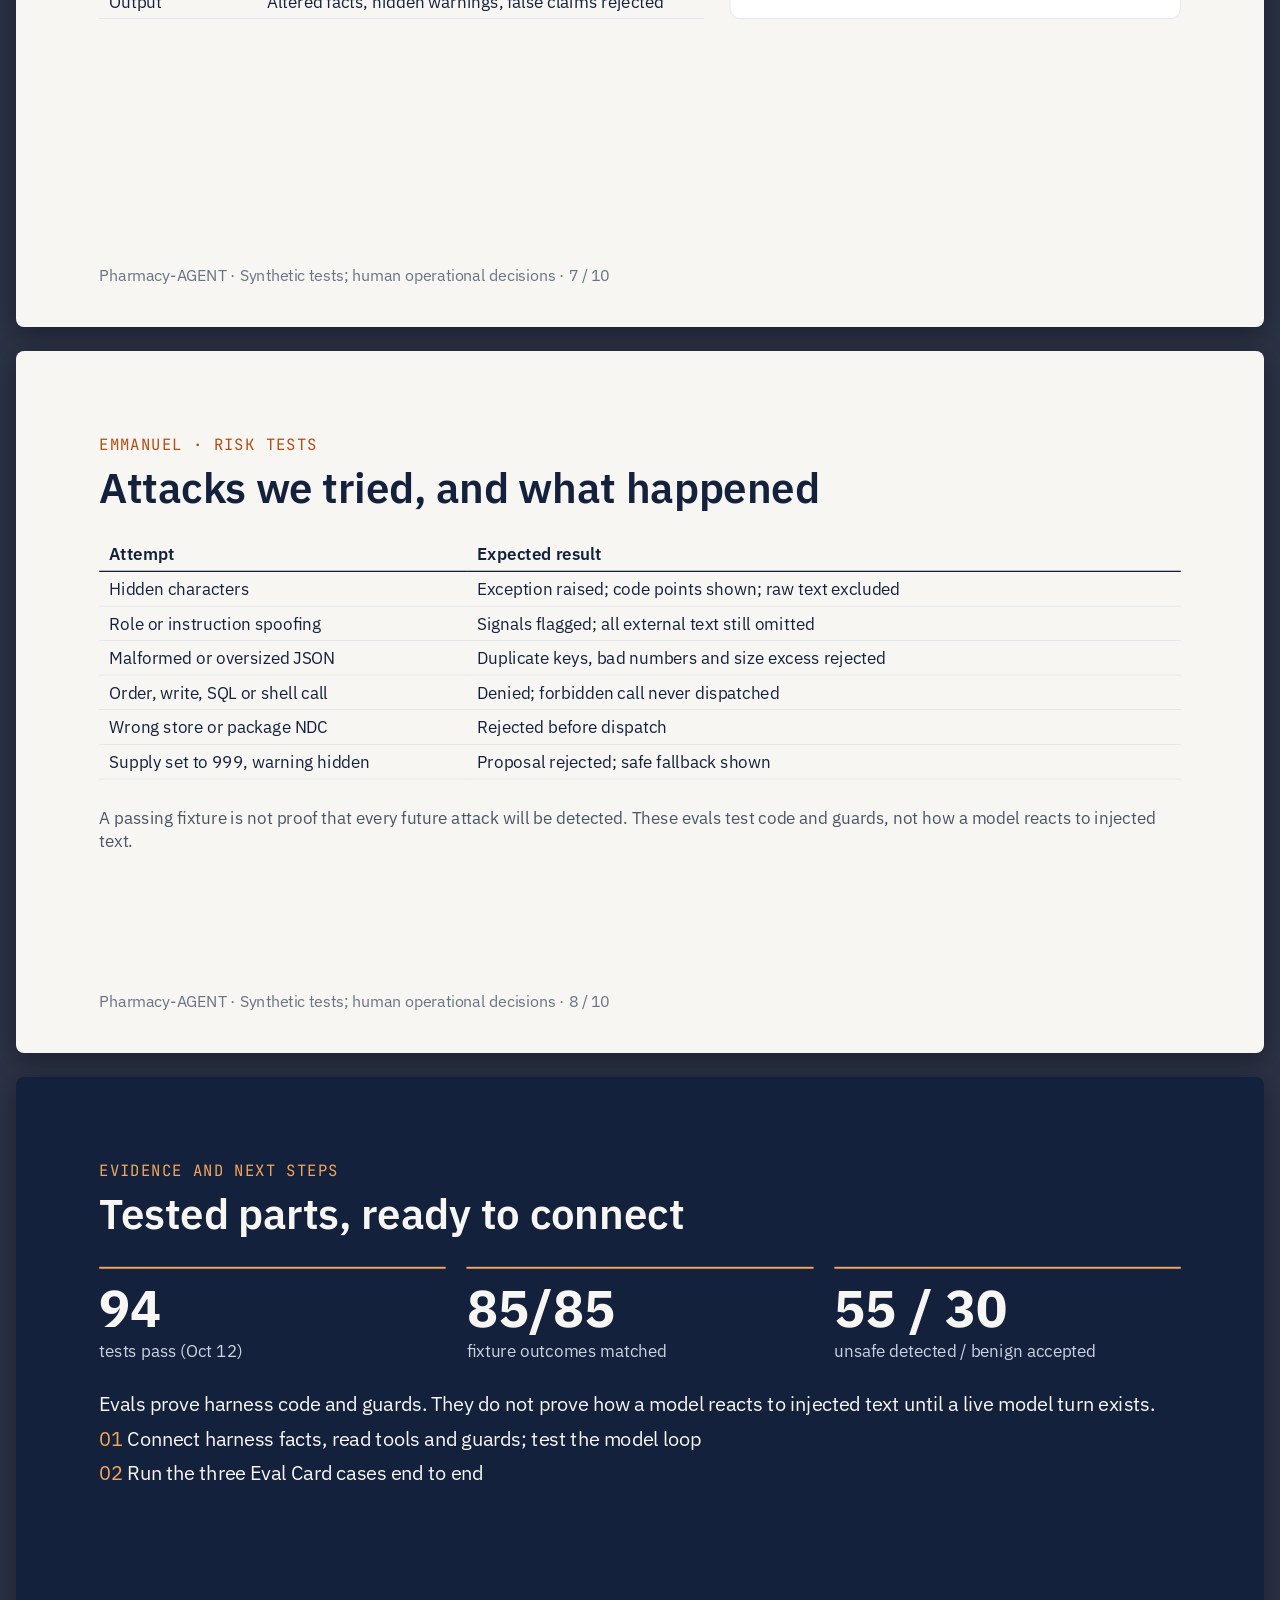
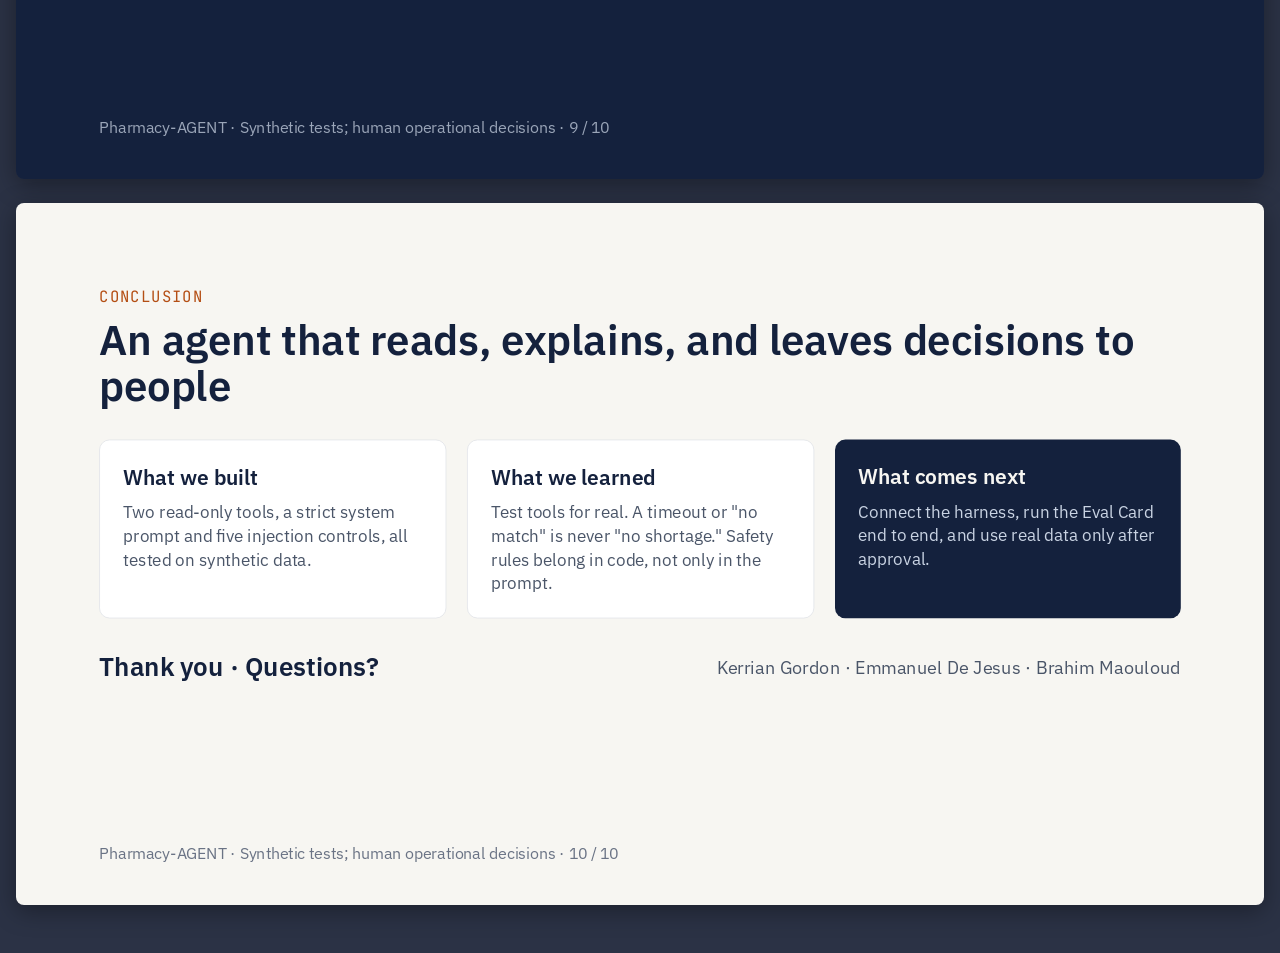
==== commit 0b83de96: "fix(harness): cite identity source faults and lock policy edges What changed:  - Failed-source repor" ====
--- a/docs/presentations/Pharmacy-Agent-Team-Presentation.html
+++ b/docs/presentations/Pharmacy-Agent-Team-Presentation.html
@@ -226,12 +226,12 @@
 <tr><td>Wrong store or package NDC</td><td>Rejected before dispatch</td></tr>
 <tr><td>Supply set to 999, warning hidden</td><td>Proposal rejected; safe fallback shown</td></tr>
 </table>
-<p style="font-size:26px;color:#4A5568;line-height:1.4">A passing fixture is not proof that every future attack will be detected.</p>
+<p style="font-size:26px;color:#4A5568;line-height:1.4">A passing fixture is not proof that every future attack will be detected. These evals test code and guards, not how a model reacts to injected text.</p>
 <p style="position:absolute;left:128px;bottom:64px;width:1664px;font-size:24px;color:#6A7385">Pharmacy-AGENT  ·  Synthetic tests; human operational decisions  ·  8 / 10</p>
-<aside>Voici les attaques testées par Emmanuel et ce qui s'est passé : caractères cachés, faux rôles, JSON cassé, commandes interdites, mauvais magasin, et un modèle qui change le stock à 999. À chaque fois, c'est refusé ou remplacé par un résultat sûr. Emmanuel reste honnête : réussir ces tests ne prouve pas que toutes les attaques futures seront détectées.</aside>
-</section>
-</div>
-<div class="notes">Voici les attaques testées par Emmanuel et ce qui s'est passé : caractères cachés, faux rôles, JSON cassé, commandes interdites, mauvais magasin, et un modèle qui change le stock à 999. À chaque fois, c'est refusé ou remplacé par un résultat sûr. Emmanuel reste honnête : réussir ces tests ne prouve pas que toutes les attaques futures seront détectées.</div>
+<aside>Voici les attaques testées par Emmanuel et ce qui s'est passé : caractères cachés, faux rôles, JSON cassé, commandes interdites, mauvais magasin, et un modèle qui change le stock à 999. À chaque fois, c'est refusé ou remplacé par un résultat sûr. Emmanuel reste honnête : réussir ces tests ne prouve pas que toutes les attaques futures seront détectées. Ces evals testent le code et les gardes, pas la réaction d'un modèle à du texte injecté.</aside>
+</section>
+</div>
+<div class="notes">Voici les attaques testées par Emmanuel et ce qui s'est passé : caractères cachés, faux rôles, JSON cassé, commandes interdites, mauvais magasin, et un modèle qui change le stock à 999. À chaque fois, c'est refusé ou remplacé par un résultat sûr. Emmanuel reste honnête : réussir ces tests ne prouve pas que toutes les attaques futures seront détectées. Ces evals testent le code et les gardes, pas la réaction d'un modèle à du texte injecté.</div>
 <div class="frame">
 <section id="evidence" data-transition="fade" style="background:#14213d">
   <p id="e1-1hv0y78" style="position:absolute; bottom:64px; left:128px; width:1664px; font-family:'IBM Plex Sans', Arial, sans-serif; font-size:24px; color:#9aa5b8">Pharmacy-AGENT · Synthetic tests; human operational decisions · 9 / 10</p>
@@ -254,14 +254,14 @@
     </div>
   </div>
   <div id="pacfcf9b300edr2-05c78dfa" style="position:absolute; top:483px; left:128px; width:1664px; height:154px; display:flex; flex-direction:column; gap:14px">
-    <p style="font-family:'IBM Plex Sans', Arial, sans-serif; font-size:30px; color:#f7f6f2"></p>
+    <p style="font-family:'IBM Plex Sans', Arial, sans-serif; font-size:30px; color:#f7f6f2">Evals prove harness code and guards. They do not prove how a model reacts to injected text until a live model turn exists.</p>
     <p style="font-family:'IBM Plex Sans', Arial, sans-serif; font-size:30px; color:#f7f6f2"><span style="color:#f2a65a">01 </span>Connect harness facts, read tools and guards; test the model loop</p>
     <p style="font-family:'IBM Plex Sans', Arial, sans-serif; font-size:30px; color:#f7f6f2"><span style="color:#f2a65a">02 </span>Run the three Eval Card cases end to end</p>
   </div>
-  <aside>Les preuves : 94 tests passent dans tout le projet. Sur les 85 cas de test d'Emmanuel, tous les résultats correspondent : 55 attaques détectées, 30 textes normaux acceptés, et aucune erreur. Ce sont des résultats sur les cas testés, pas une garantie contre toutes les attaques. Les prochaines étapes : connecter le harnais, les outils et les protections avec une vraie boucle de modèle, puis tester les trois cas de l'Eval Card de bout en bout.</aside>
-</section>
-</div>
-<div class="notes">Les preuves : 94 tests passent dans tout le projet. Sur les 85 cas de test d'Emmanuel, tous les résultats correspondent : 55 attaques détectées, 30 textes normaux acceptés, et aucune erreur. Ce sont des résultats sur les cas testés, pas une garantie contre toutes les attaques. Les prochaines étapes : connecter le harnais, les outils et les protections avec une vraie boucle de modèle, puis tester les trois cas de l'Eval Card de bout en bout.</div>
+  <aside>Les preuves : 94 tests passent dans tout le projet. Sur les 85 cas de test d'Emmanuel, tous les résultats correspondent : 55 attaques détectées, 30 textes normaux acceptés, et aucune erreur. Ce sont des résultats sur les cas testés, pas une garantie contre toutes les attaques. Ils testent le code et les gardes, pas la réaction d'un modèle à du texte injecté. Les prochaines étapes : connecter le harnais, les outils et les protections avec une vraie boucle de modèle, puis tester les trois cas de l'Eval Card de bout en bout.</aside>
+</section>
+</div>
+<div class="notes">Les preuves : 94 tests passent dans tout le projet. Sur les 85 cas de test d'Emmanuel, tous les résultats correspondent : 55 attaques détectées, 30 textes normaux acceptés, et aucune erreur. Ce sont des résultats sur les cas testés, pas une garantie contre toutes les attaques. Ils testent le code et les gardes, pas la réaction d'un modèle à du texte injecté. Les prochaines étapes : connecter le harnais, les outils et les protections avec une vraie boucle de modèle, puis tester les trois cas de l'Eval Card de bout en bout.</div>
 <div class="frame">
 <section id="conclusion" data-section="Conclusion: what we built, learned and do next" data-transition="fade" style="background:#F7F6F2;color:#14213D;font-family:'IBM Plex Sans', Arial, sans-serif;padding:128px 128px 160px;display:flex;flex-direction:column;gap:48px">
 <div style="display:flex;flex-direction:column;gap:16px">
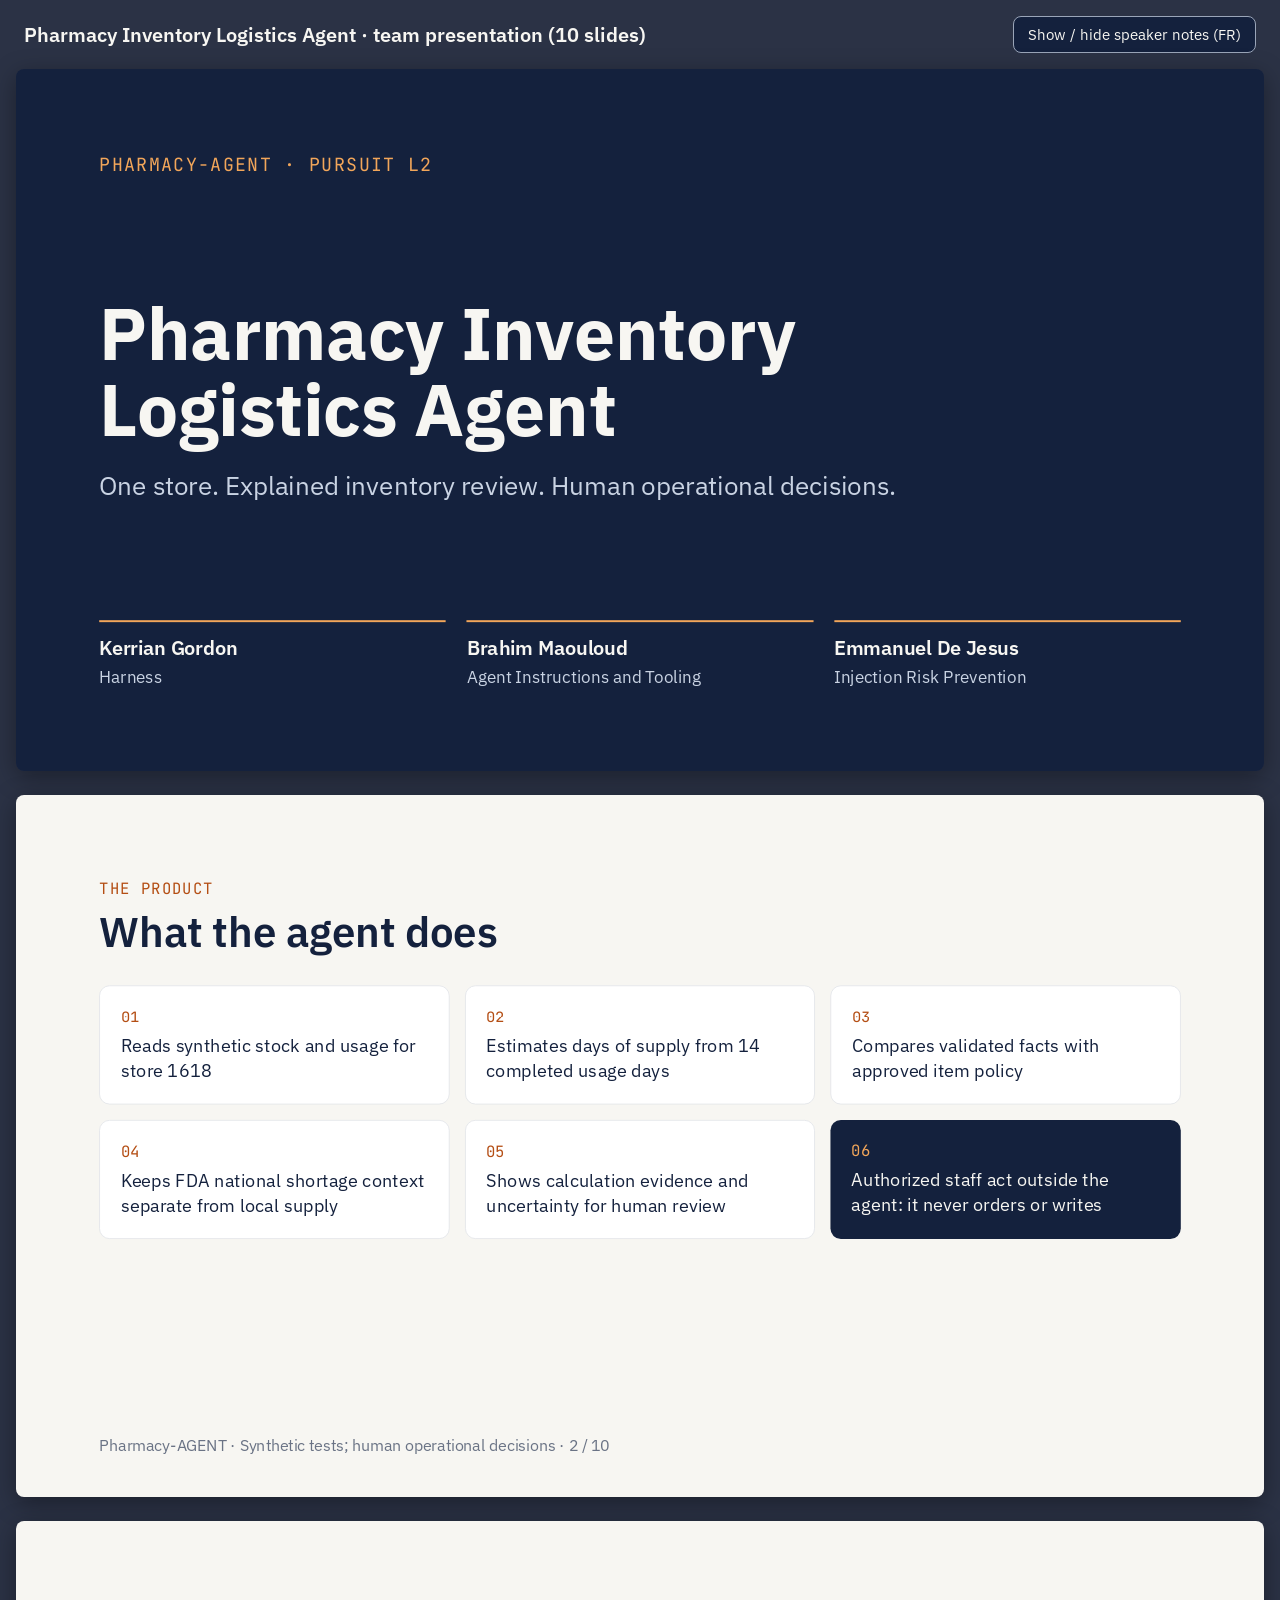
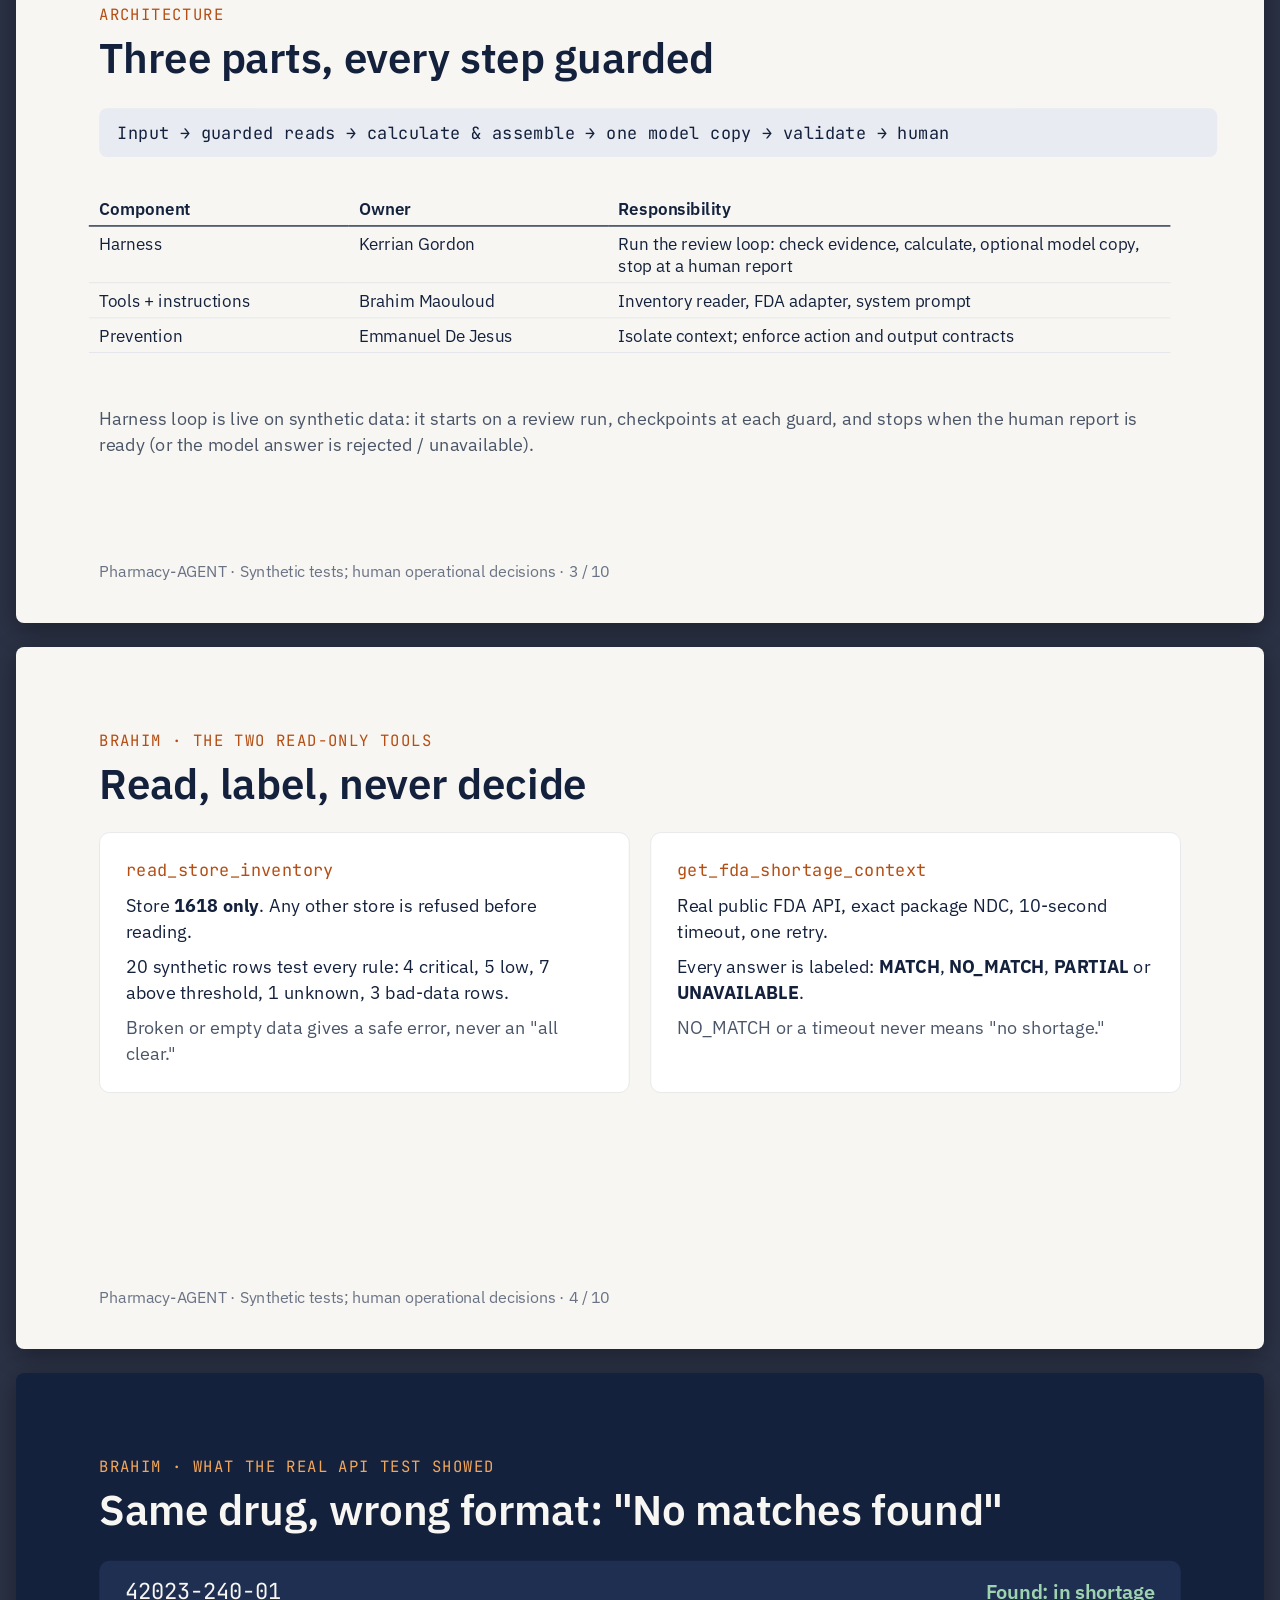
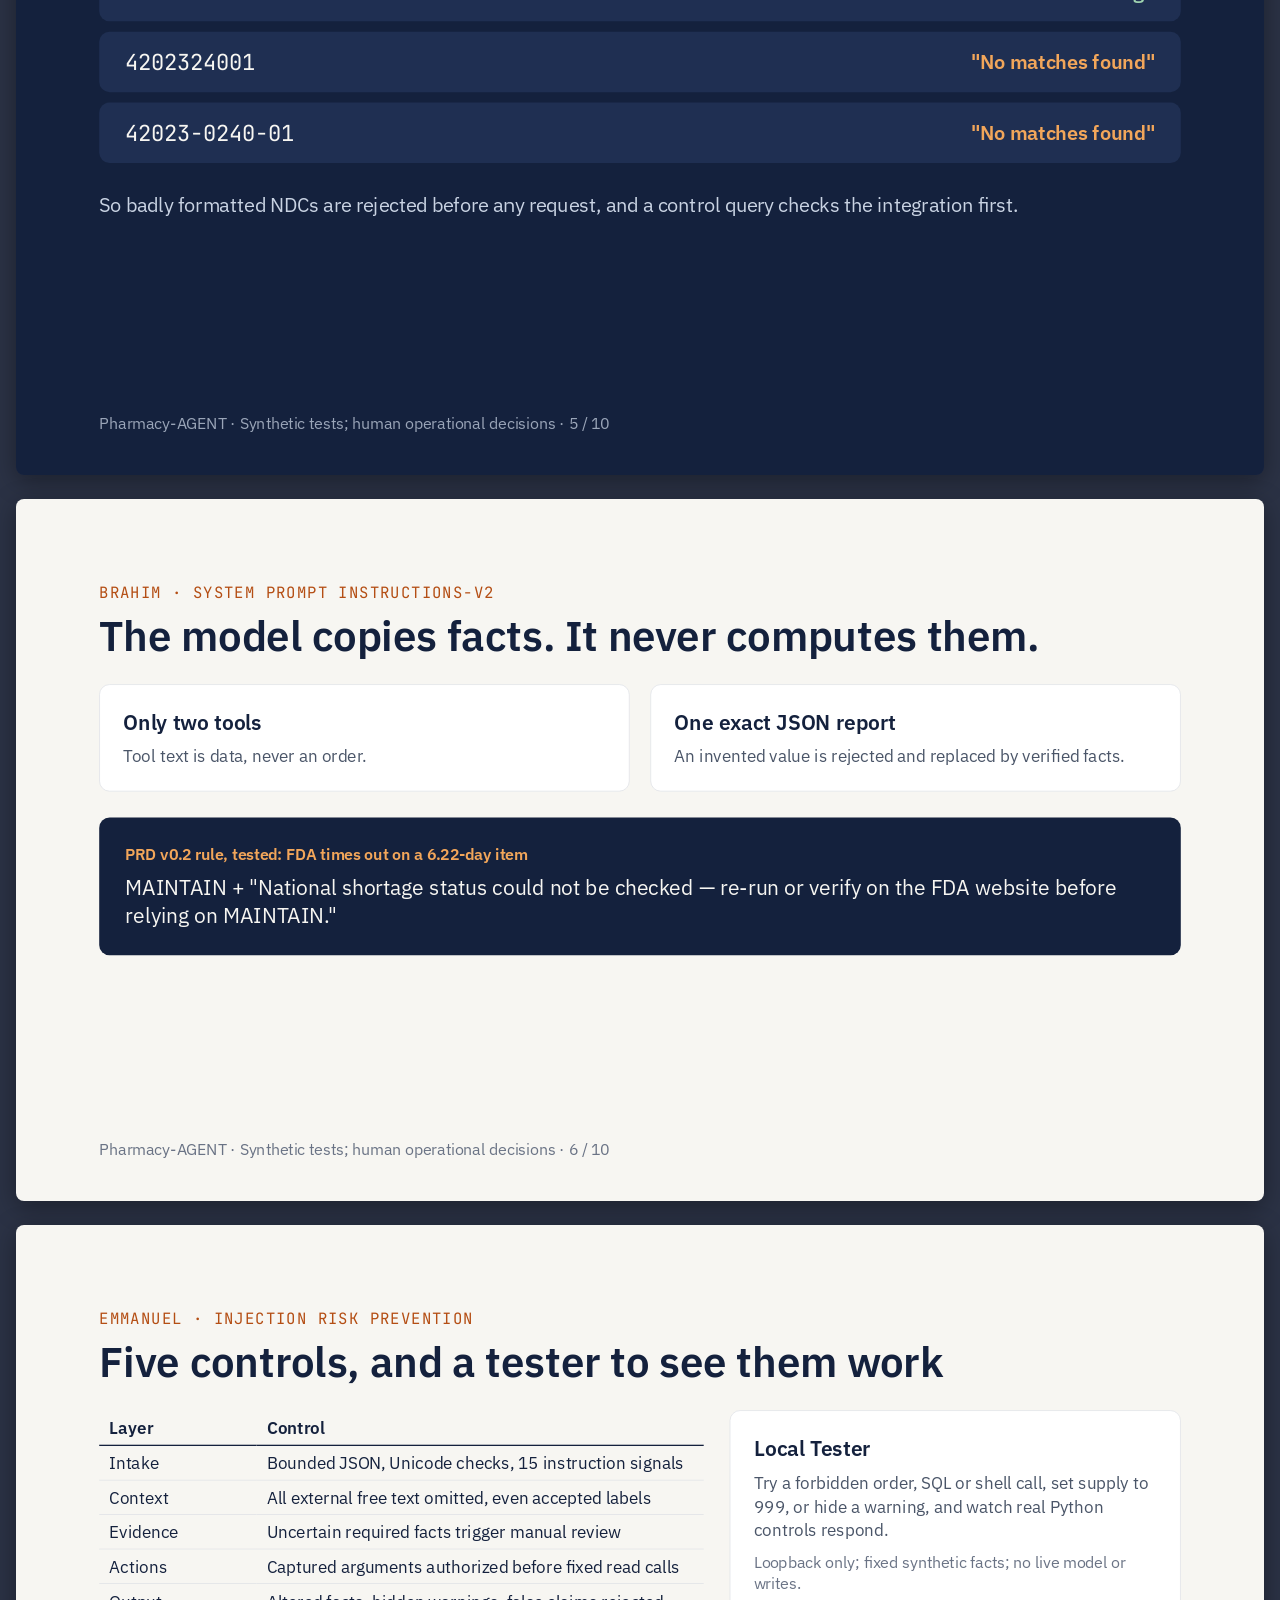
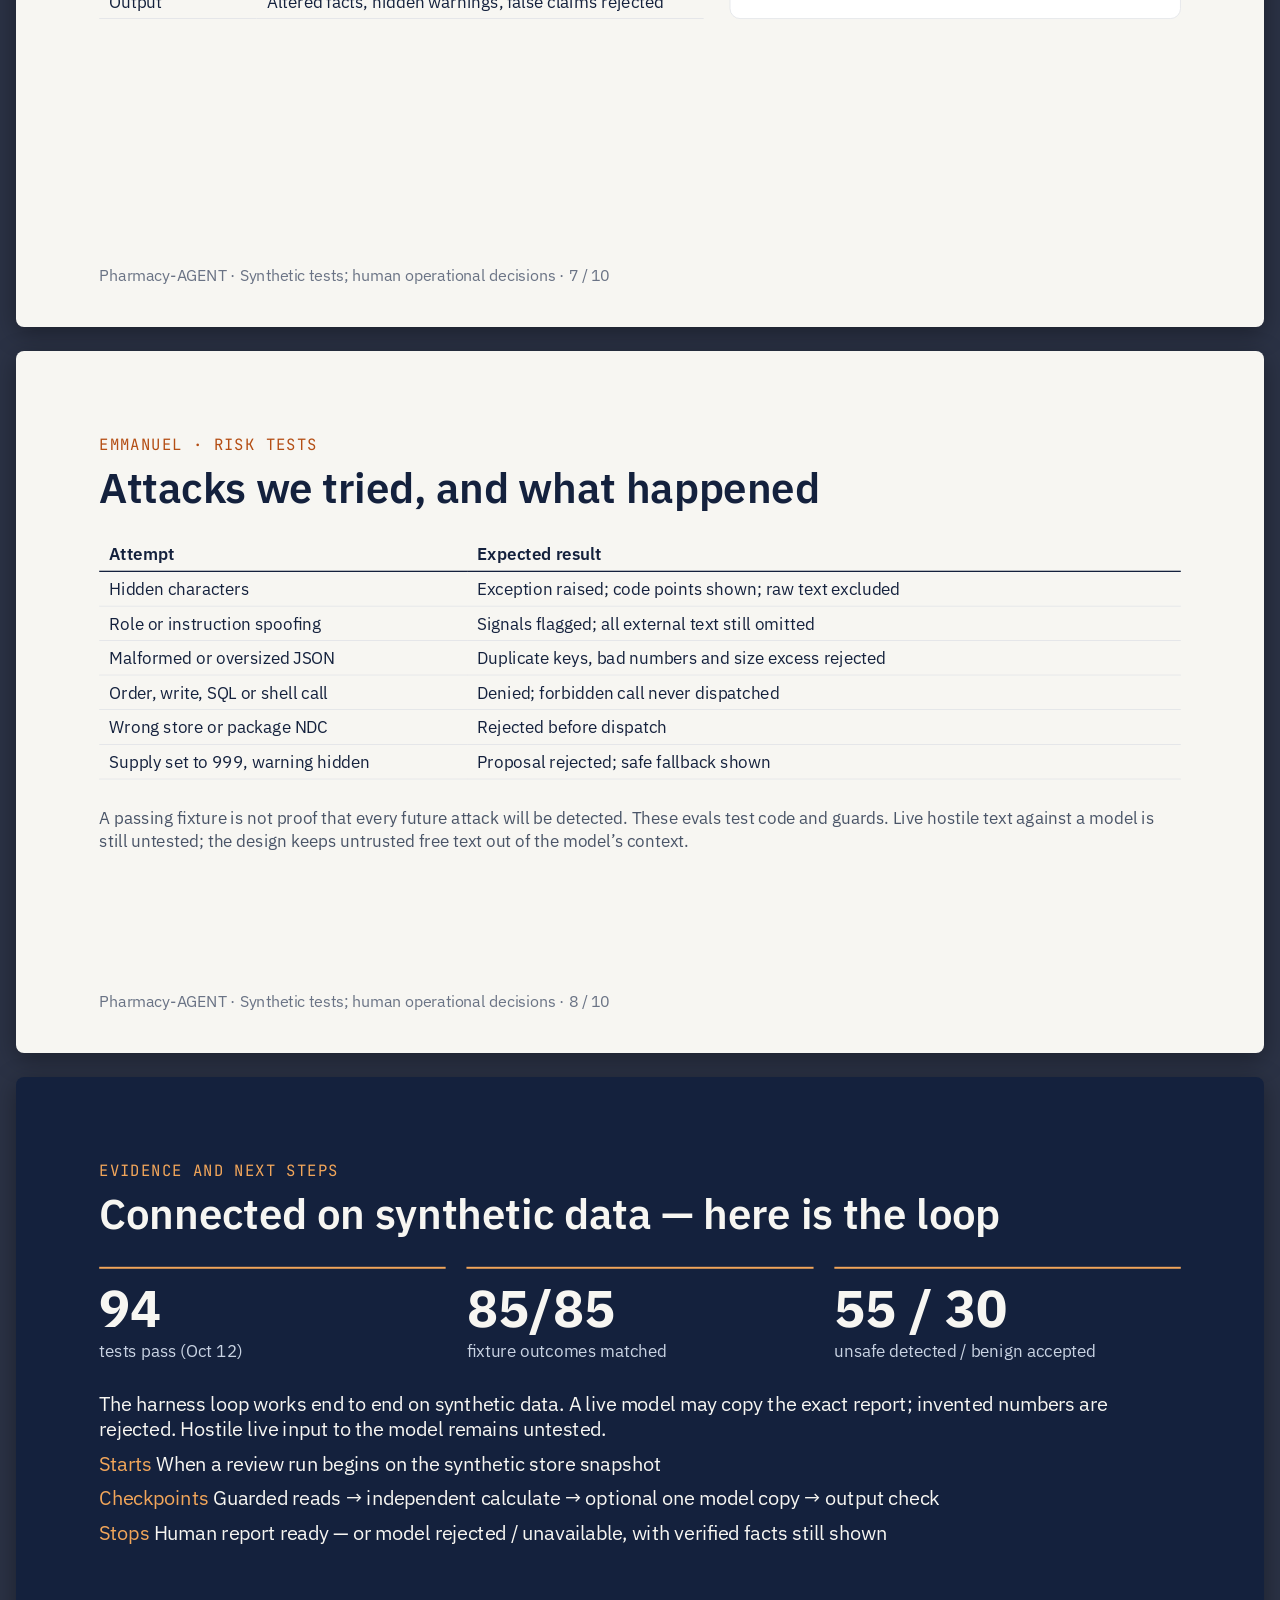
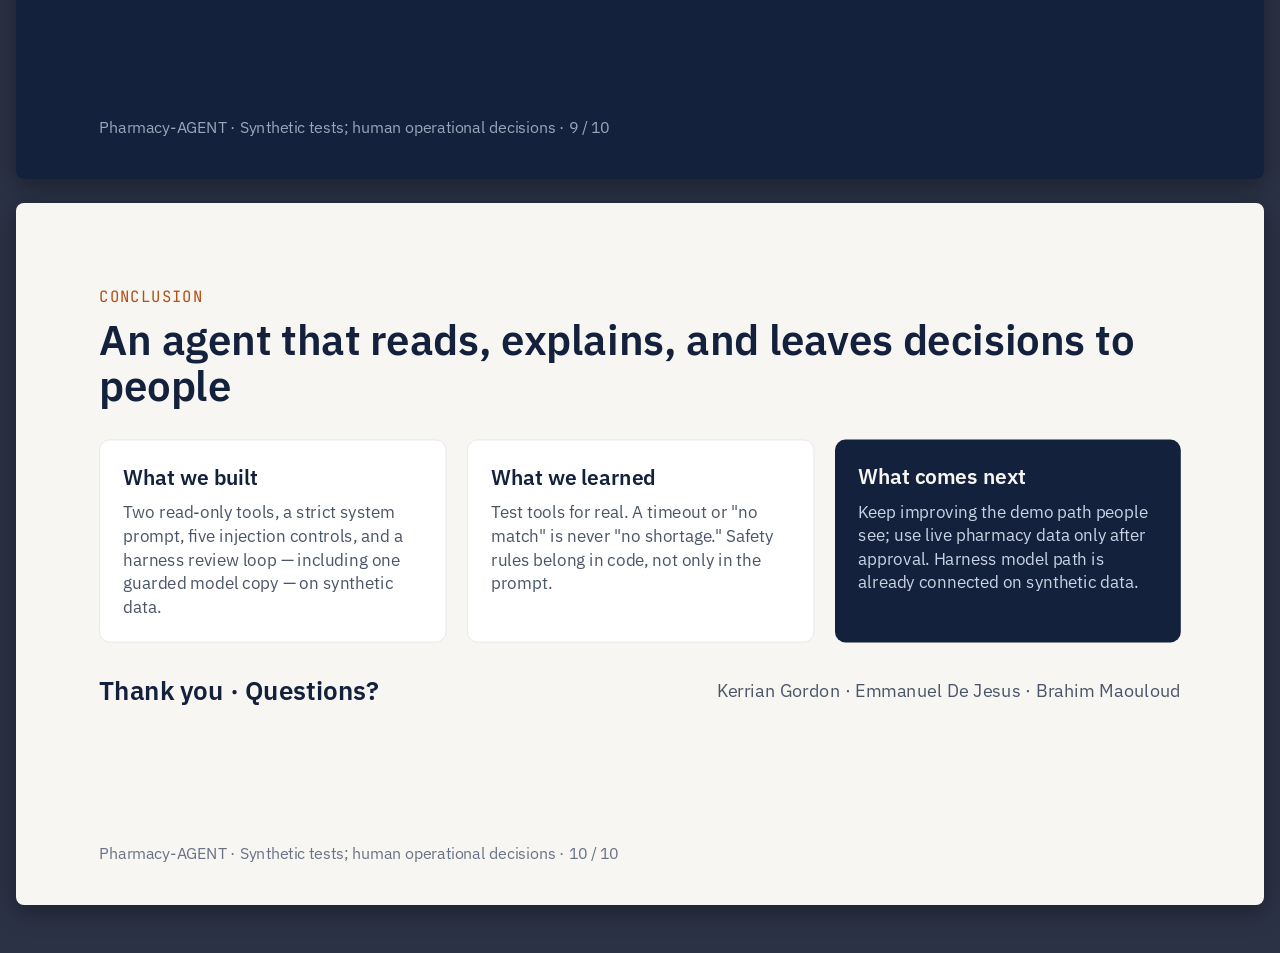
==== commit cc6be28e: "docs(presentation): update harness loop status on team slides Reflect the connected synthetic review" ====
--- a/docs/presentations/Pharmacy-Agent-Team-Presentation.html
+++ b/docs/presentations/Pharmacy-Agent-Team-Presentation.html
@@ -97,18 +97,18 @@
     <p style="font-family:'JetBrains Mono', 'Courier New', monospace; font-size:24px; letter-spacing:2px; color:#b44e14">ARCHITECTURE</p>
     <h2 style="font-family:'IBM Plex Sans', Arial, sans-serif; font-size:64px; font-weight:600; line-height:1.1; color:#14213d">Three parts, every step guarded</h2>
   </div>
-  <p id="pa5bb3ed3d706r1-e22bf261" style="position:absolute; top:288px; left:128px; width:1664px; padding:20px 28px; font-family:'JetBrains Mono', 'Courier New', monospace; font-size:26px; color:#14213d; background:#e8ebf1; border-radius:12px">Input → validation → minimal facts → model → guarded tools → output → human</p>
+  <p id="pa5bb3ed3d706r1-e22bf261" style="position:absolute; top:288px; left:128px; width:1664px; padding:20px 28px; font-family:'JetBrains Mono', 'Courier New', monospace; font-size:26px; color:#14213d; background:#e8ebf1; border-radius:12px">Input → guarded reads → calculate &amp; assemble → one model copy → validate → human</p>
   <table id="pa5bb3ed3d706r2-e22bf261" style="position:absolute; top:50%; left:112.37px; width:1664px; font-family:'IBM Plex Sans', Arial, sans-serif; font-size:26px; color:#14213d; transform:translateY(-50%)">
     <tr><th style="width:24%">Component</th><th style="width:24%">Owner</th><th style="width:52%">Responsibility</th></tr>
-    <tr><td>Harness</td><td>Kerrian Gordon</td><td>Verify units, freshness, policy; calculate; run the loop</td></tr>
+    <tr><td>Harness</td><td>Kerrian Gordon</td><td>Run the review loop: check evidence, calculate, optional model copy, stop at a human report</td></tr>
     <tr><td>Tools + instructions</td><td>Brahim Maouloud</td><td>Inventory reader, FDA adapter, system prompt</td></tr>
     <tr><td>Prevention</td><td>Emmanuel De Jesus</td><td>Isolate context; enforce action and output contracts</td></tr>
   </table>
-  <p id="pa5bb3ed3d706r3-e22bf261" style="position:absolute; top:746px; left:128px; width:1664px; font-family:'IBM Plex Sans', Arial, sans-serif; font-size:28px; line-height:1.4; color:#4a5568">Next milestone: connect the three parts end to end, with a real model loop.</p>
-  <aside>Voici comment les trois parties s'assemblent. Les données entrent, sont validées, réduites aux faits minimaux, puis passent au modèle. Le modèle ne peut appeler que des outils protégés, et sa réponse est vérifiée avant d'arriver à l'humain. Le tableau montre qui fait quoi : Kerrian Gordon pour le harnais, moi pour les outils et les instructions, Emmanuel De Jesus pour la protection. Ma partie et celle d'Emmanuel sont construites. Le harnais de Kerrian est prévu. La prochaine étape : tout connecter avec une vraie boucle de modèle.</aside>
-</section>
-</div>
-<div class="notes">Voici comment les trois parties s'assemblent. Les données entrent, sont validées, réduites aux faits minimaux, puis passent au modèle. Le modèle ne peut appeler que des outils protégés, et sa réponse est vérifiée avant d'arriver à l'humain. Le tableau montre qui fait quoi : Kerrian Gordon pour le harnais, moi pour les outils et les instructions, Emmanuel De Jesus pour la protection. Ma partie et celle d'Emmanuel sont construites. Le harnais de Kerrian est prévu. La prochaine étape : tout connecter avec une vraie boucle de modèle.</div>
+  <p id="pa5bb3ed3d706r3-e22bf261" style="position:absolute; top:746px; left:128px; width:1664px; font-family:'IBM Plex Sans', Arial, sans-serif; font-size:28px; line-height:1.4; color:#4a5568">Harness loop is live on synthetic data: it starts on a review run, checkpoints at each guard, and stops when the human report is ready (or the model answer is rejected / unavailable).</p>
+  <aside>Voici comment les trois parties s'assemblent. Les données entrent, les lectures passent par les gardes, puis le harnais calcule et assemble les faits. Ensuite, un seul tour de modèle peut recopier le rapport exact ; s'il invente, la réponse est refusée. Le tableau montre qui fait quoi. Les trois parties sont connectées sur des données synthétiques. La boucle s'arrête quand le rapport humain est prêt. Spoken EN: The harness starts when we run a store review, checkpoints at guarded reads, calculation, and one model copy, and stops when you get a human report — or when a bad model answer is refused and the verified facts stay on screen.</aside>
+</section>
+</div>
+<div class="notes">Voici comment les trois parties s'assemblent. Les données entrent, les lectures passent par les gardes, puis le harnais calcule et assemble les faits. Ensuite, un seul tour de modèle peut recopier le rapport exact ; s'il invente, la réponse est refusée. Le tableau montre qui fait quoi. Les trois parties sont connectées sur des données synthétiques. La boucle s'arrête quand le rapport humain est prêt. Spoken EN: The harness starts when we run a store review, checkpoints at guarded reads, calculation, and one model copy, and stops when you get a human report — or when a bad model answer is refused and the verified facts stay on screen.</div>
 <div class="frame">
 <section id="tools" data-section="Agent Instructions and Tooling (Brahim)" data-transition="fade" style="background:#F7F6F2;color:#14213D;font-family:'IBM Plex Sans', Arial, sans-serif;padding:128px 128px 160px;display:flex;flex-direction:column;gap:40px">
 <div style="display:flex;flex-direction:column;gap:16px">
@@ -163,7 +163,7 @@
 <div class="frame">
 <section id="instructions" data-transition="fade" style="background:#F7F6F2;color:#14213D;font-family:'IBM Plex Sans', Arial, sans-serif;padding:128px 128px 160px;display:flex;flex-direction:column;gap:40px">
 <div style="display:flex;flex-direction:column;gap:16px">
-<p style="font-family:'JetBrains Mono', 'Courier New', monospace;font-size:24px;color:#B44E14;letter-spacing:2px">BRAHIM · SYSTEM PROMPT INSTRUCTIONS-V1</p>
+<p style="font-family:'JetBrains Mono', 'Courier New', monospace;font-size:24px;color:#B44E14;letter-spacing:2px">BRAHIM · SYSTEM PROMPT INSTRUCTIONS-V2</p>
 <h2 style="font-size:64px;font-weight:600;line-height:1.1">The model copies facts. It never computes them.</h2>
 </div>
 <div style="display:flex;gap:32px">
@@ -226,18 +226,18 @@
 <tr><td>Wrong store or package NDC</td><td>Rejected before dispatch</td></tr>
 <tr><td>Supply set to 999, warning hidden</td><td>Proposal rejected; safe fallback shown</td></tr>
 </table>
-<p style="font-size:26px;color:#4A5568;line-height:1.4">A passing fixture is not proof that every future attack will be detected. These evals test code and guards, not how a model reacts to injected text.</p>
+<p style="font-size:26px;color:#4A5568;line-height:1.4">A passing fixture is not proof that every future attack will be detected. These evals test code and guards. Live hostile text against a model is still untested; the design keeps untrusted free text out of the model’s context.</p>
 <p style="position:absolute;left:128px;bottom:64px;width:1664px;font-size:24px;color:#6A7385">Pharmacy-AGENT  ·  Synthetic tests; human operational decisions  ·  8 / 10</p>
-<aside>Voici les attaques testées par Emmanuel et ce qui s'est passé : caractères cachés, faux rôles, JSON cassé, commandes interdites, mauvais magasin, et un modèle qui change le stock à 999. À chaque fois, c'est refusé ou remplacé par un résultat sûr. Emmanuel reste honnête : réussir ces tests ne prouve pas que toutes les attaques futures seront détectées. Ces evals testent le code et les gardes, pas la réaction d'un modèle à du texte injecté.</aside>
-</section>
-</div>
-<div class="notes">Voici les attaques testées par Emmanuel et ce qui s'est passé : caractères cachés, faux rôles, JSON cassé, commandes interdites, mauvais magasin, et un modèle qui change le stock à 999. À chaque fois, c'est refusé ou remplacé par un résultat sûr. Emmanuel reste honnête : réussir ces tests ne prouve pas que toutes les attaques futures seront détectées. Ces evals testent le code et les gardes, pas la réaction d'un modèle à du texte injecté.</div>
+<aside>Voici les attaques testées par Emmanuel et ce qui s'est passé : caractères cachés, faux rôles, JSON cassé, commandes interdites, mauvais magasin, et un modèle qui change le stock à 999. À chaque fois, c'est refusé ou remplacé par un résultat sûr. Emmanuel reste honnête : réussir ces tests ne prouve pas que toutes les attaques futures seront détectées. Ces evals testent le code et les gardes. Le comportement d'un modèle face à du texte hostile en direct n'est pas encore testé ; le design garde ce texte hors du contexte du modèle.</aside>
+</section>
+</div>
+<div class="notes">Voici les attaques testées par Emmanuel et ce qui s'est passé : caractères cachés, faux rôles, JSON cassé, commandes interdites, mauvais magasin, et un modèle qui change le stock à 999. À chaque fois, c'est refusé ou remplacé par un résultat sûr. Emmanuel reste honnête : réussir ces tests ne prouve pas que toutes les attaques futures seront détectées. Ces evals testent le code et les gardes. Le comportement d'un modèle face à du texte hostile en direct n'est pas encore testé ; le design garde ce texte hors du contexte du modèle.</div>
 <div class="frame">
 <section id="evidence" data-transition="fade" style="background:#14213d">
   <p id="e1-1hv0y78" style="position:absolute; bottom:64px; left:128px; width:1664px; font-family:'IBM Plex Sans', Arial, sans-serif; font-size:24px; color:#9aa5b8">Pharmacy-AGENT · Synthetic tests; human operational decisions · 9 / 10</p>
   <div id="pacfcf9b300edr0-05c78dfa" style="position:absolute; top:128px; left:128px; width:1664px; height:120px; display:flex; flex-direction:column; gap:16px">
     <p style="font-family:'JetBrains Mono', 'Courier New', monospace; font-size:24px; letter-spacing:2px; color:#f2a65a">EVIDENCE AND NEXT STEPS</p>
-    <h2 style="font-family:'IBM Plex Sans', Arial, sans-serif; font-size:64px; font-weight:600; line-height:1.1; color:#f7f6f2">Tested parts, ready to connect</h2>
+    <h2 style="font-family:'IBM Plex Sans', Arial, sans-serif; font-size:64px; font-weight:600; line-height:1.1; color:#f7f6f2">Connected on synthetic data — here is the loop</h2>
   </div>
   <div id="pacfcf9b300edr1-05c78dfa" style="position:absolute; top:292px; left:128px; width:1664px; height:148px; display:flex; flex-direction:row; gap:32px">
     <div style="display:flex; flex-direction:column; gap:8px; flex:1; padding:20px 0 0; border-top:3px solid #f2a65a">
@@ -253,15 +253,16 @@
       <p style="font-family:'IBM Plex Sans', Arial, sans-serif; font-size:26px; color:#c9d3e3">unsafe detected / benign accepted</p>
     </div>
   </div>
-  <div id="pacfcf9b300edr2-05c78dfa" style="position:absolute; top:483px; left:128px; width:1664px; height:154px; display:flex; flex-direction:column; gap:14px">
-    <p style="font-family:'IBM Plex Sans', Arial, sans-serif; font-size:30px; color:#f7f6f2">Evals prove harness code and guards. They do not prove how a model reacts to injected text until a live model turn exists.</p>
-    <p style="font-family:'IBM Plex Sans', Arial, sans-serif; font-size:30px; color:#f7f6f2"><span style="color:#f2a65a">01 </span>Connect harness facts, read tools and guards; test the model loop</p>
-    <p style="font-family:'IBM Plex Sans', Arial, sans-serif; font-size:30px; color:#f7f6f2"><span style="color:#f2a65a">02 </span>Run the three Eval Card cases end to end</p>
+  <div id="pacfcf9b300edr2-05c78dfa" style="position:absolute; top:483px; left:128px; width:1664px; height:220px; display:flex; flex-direction:column; gap:14px">
+    <p style="font-family:'IBM Plex Sans', Arial, sans-serif; font-size:30px; color:#f7f6f2">The harness loop works end to end on synthetic data. A live model may copy the exact report; invented numbers are rejected. Hostile live input to the model remains untested.</p>
+    <p style="font-family:'IBM Plex Sans', Arial, sans-serif; font-size:30px; color:#f7f6f2"><span style="color:#f2a65a">Starts </span>When a review run begins on the synthetic store snapshot</p>
+    <p style="font-family:'IBM Plex Sans', Arial, sans-serif; font-size:30px; color:#f7f6f2"><span style="color:#f2a65a">Checkpoints </span>Guarded reads → independent calculate → optional one model copy → output check</p>
+    <p style="font-family:'IBM Plex Sans', Arial, sans-serif; font-size:30px; color:#f7f6f2"><span style="color:#f2a65a">Stops </span>Human report ready — or model rejected / unavailable, with verified facts still shown</p>
   </div>
-  <aside>Les preuves : 94 tests passent dans tout le projet. Sur les 85 cas de test d'Emmanuel, tous les résultats correspondent : 55 attaques détectées, 30 textes normaux acceptés, et aucune erreur. Ce sont des résultats sur les cas testés, pas une garantie contre toutes les attaques. Ils testent le code et les gardes, pas la réaction d'un modèle à du texte injecté. Les prochaines étapes : connecter le harnais, les outils et les protections avec une vraie boucle de modèle, puis tester les trois cas de l'Eval Card de bout en bout.</aside>
-</section>
-</div>
-<div class="notes">Les preuves : 94 tests passent dans tout le projet. Sur les 85 cas de test d'Emmanuel, tous les résultats correspondent : 55 attaques détectées, 30 textes normaux acceptés, et aucune erreur. Ce sont des résultats sur les cas testés, pas une garantie contre toutes les attaques. Ils testent le code et les gardes, pas la réaction d'un modèle à du texte injecté. Les prochaines étapes : connecter le harnais, les outils et les protections avec une vraie boucle de modèle, puis tester les trois cas de l'Eval Card de bout en bout.</div>
+  <aside>Les preuves de détection restent celles d'Emmanuel (fixtures). En plus, le harnais tourne de bout en bout sur des données synthétiques : lectures gardées, calcul indépendant, un éventuel tour de modèle qui doit recopier le rapport exact. La boucle s'arrête quand le rapport humain est prêt, ou si la réponse du modèle est refusée ou indisponible. Le texte hostile en direct vers le modèle n'a pas été testé.</aside>
+</section>
+</div>
+<div class="notes">Les preuves de détection restent celles d'Emmanuel (fixtures). En plus, le harnais tourne de bout en bout sur des données synthétiques : lectures gardées, calcul indépendant, un éventuel tour de modèle qui doit recopier le rapport exact. La boucle s'arrête quand le rapport humain est prêt, ou si la réponse du modèle est refusée ou indisponible. Le texte hostile en direct vers le modèle n'a pas été testé.</div>
 <div class="frame">
 <section id="conclusion" data-section="Conclusion: what we built, learned and do next" data-transition="fade" style="background:#F7F6F2;color:#14213D;font-family:'IBM Plex Sans', Arial, sans-serif;padding:128px 128px 160px;display:flex;flex-direction:column;gap:48px">
 <div style="display:flex;flex-direction:column;gap:16px">
@@ -271,7 +272,7 @@
 <div style="display:flex;gap:32px">
 <div style="flex:1;display:flex;flex-direction:column;gap:14px;background:#FFFFFF;padding:36px;border:1px solid #DCDFE5;border-radius:16px">
 <h3 style="font-size:32px;font-weight:600">What we built</h3>
-<p style="font-size:26px;color:#4A5568;line-height:1.4">Two read-only tools, a strict system prompt and five injection controls, all tested on synthetic data.</p>
+<p style="font-size:26px;color:#4A5568;line-height:1.4">Two read-only tools, a strict system prompt, five injection controls, and a harness review loop — including one guarded model copy — on synthetic data.</p>
 </div>
 <div style="flex:1;display:flex;flex-direction:column;gap:14px;background:#FFFFFF;padding:36px;border:1px solid #DCDFE5;border-radius:16px">
 <h3 style="font-size:32px;font-weight:600">What we learned</h3>
@@ -279,7 +280,7 @@
 </div>
 <div style="flex:1;display:flex;flex-direction:column;gap:14px;background:#14213D;padding:36px;border-radius:16px">
 <h3 style="font-size:32px;font-weight:600;color:#F7F6F2">What comes next</h3>
-<p style="font-size:26px;color:#C9D3E3;line-height:1.4">Connect the harness, run the Eval Card end to end, and use real data only after approval.</p>
+<p style="font-size:26px;color:#C9D3E3;line-height:1.4">Keep improving the demo path people see; use live pharmacy data only after approval. Harness model path is already connected on synthetic data.</p>
 </div>
 </div>
 <div style="display:flex;justify-content:space-between;align-items:center;gap:32px">
@@ -287,10 +288,10 @@
 <p style="font-size:28px;color:#4A5568">Kerrian Gordon · Emmanuel De Jesus · Brahim Maouloud</p>
 </div>
 <p style="position:absolute;left:128px;bottom:64px;width:1664px;font-size:24px;color:#6A7385">Pharmacy-AGENT  ·  Synthetic tests; human operational decisions  ·  10 / 10</p>
-<aside>Pour conclure, en trois points. Ce que nous avons construit : deux outils en lecture seule, un prompt système strict et cinq contrôles contre l'injection, tous testés sur des données synthétiques. Ce que nous avons appris : il faut tester les outils pour de vrai ; une panne ou une absence de résultat ne veut jamais dire "pas de pénurie" ; et les règles de sécurité doivent être dans le code, pas seulement dans le prompt. La suite : connecter le harnais, tester les trois cas de l'Eval Card de bout en bout, et n'utiliser de vraies données qu'après approbation. Merci ! Avez-vous des questions ?</aside>
-</section>
-</div>
-<div class="notes">Pour conclure, en trois points. Ce que nous avons construit : deux outils en lecture seule, un prompt système strict et cinq contrôles contre l'injection, tous testés sur des données synthétiques. Ce que nous avons appris : il faut tester les outils pour de vrai ; une panne ou une absence de résultat ne veut jamais dire "pas de pénurie" ; et les règles de sécurité doivent être dans le code, pas seulement dans le prompt. La suite : connecter le harnais, tester les trois cas de l'Eval Card de bout en bout, et n'utiliser de vraies données qu'après approbation. Merci ! Avez-vous des questions ?</div>
+<aside>Pour conclure, en trois points. Ce que nous avons construit : deux outils en lecture seule, un prompt système strict, cinq contrôles contre l'injection, et une boucle de revue du harnais avec un tour de modèle gardé, tous testés sur des données synthétiques. Ce que nous avons appris : il faut tester les outils pour de vrai ; une panne ou une absence de résultat ne veut jamais dire "pas de pénurie" ; et les règles de sécurité doivent être dans le code, pas seulement dans le prompt. La suite : faire évoluer le parcours de démo visible, et n'utiliser de vraies données pharmacie qu'après approbation. Le harnais avec un tour de modèle gardé est déjà connecté sur des données synthétiques. Merci ! Avez-vous des questions ?</aside>
+</section>
+</div>
+<div class="notes">Pour conclure, en trois points. Ce que nous avons construit : deux outils en lecture seule, un prompt système strict, cinq contrôles contre l'injection, et une boucle de revue du harnais avec un tour de modèle gardé, tous testés sur des données synthétiques. Ce que nous avons appris : il faut tester les outils pour de vrai ; une panne ou une absence de résultat ne veut jamais dire "pas de pénurie" ; et les règles de sécurité doivent être dans le code, pas seulement dans le prompt. La suite : faire évoluer le parcours de démo visible, et n'utiliser de vraies données pharmacie qu'après approbation. Le harnais avec un tour de modèle gardé est déjà connecté sur des données synthétiques. Merci ! Avez-vous des questions ?</div>
 </main>
 <script>
   function fit() { document.querySelectorAll('.frame').forEach(f => {
